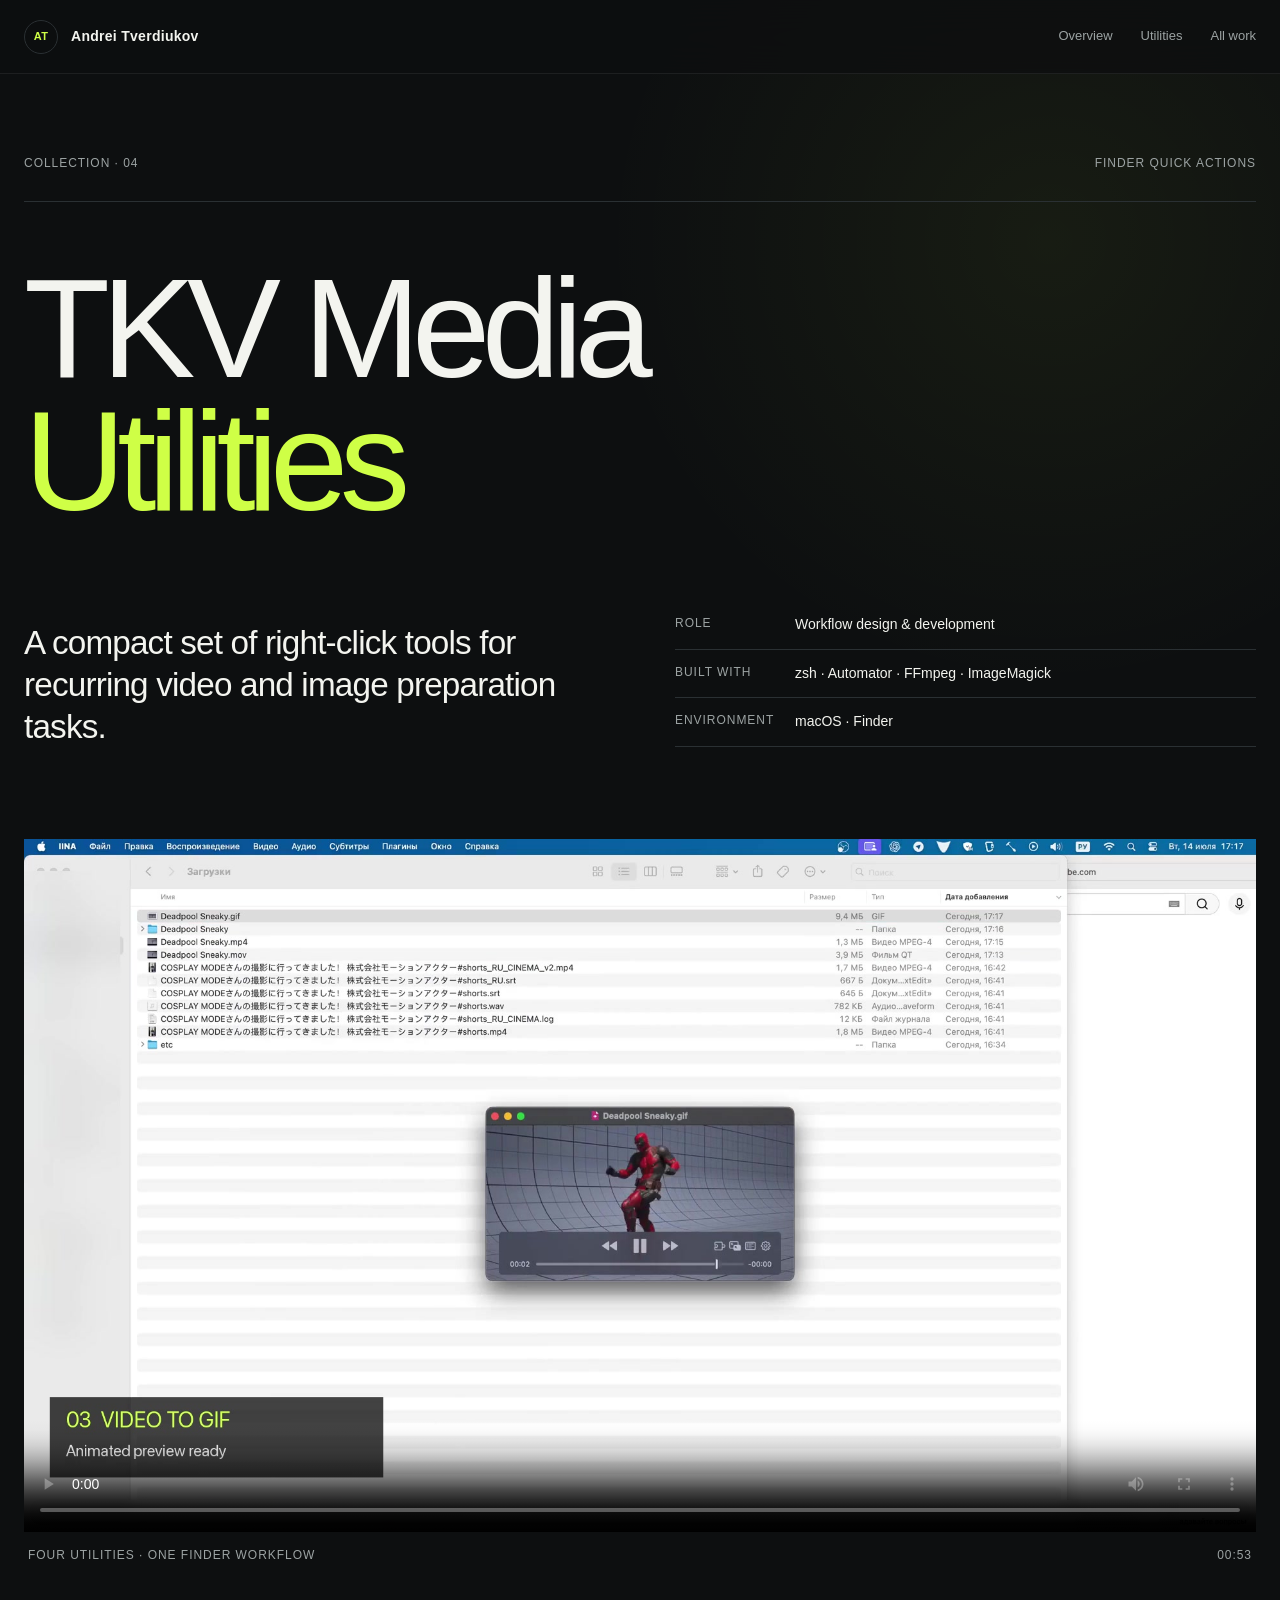
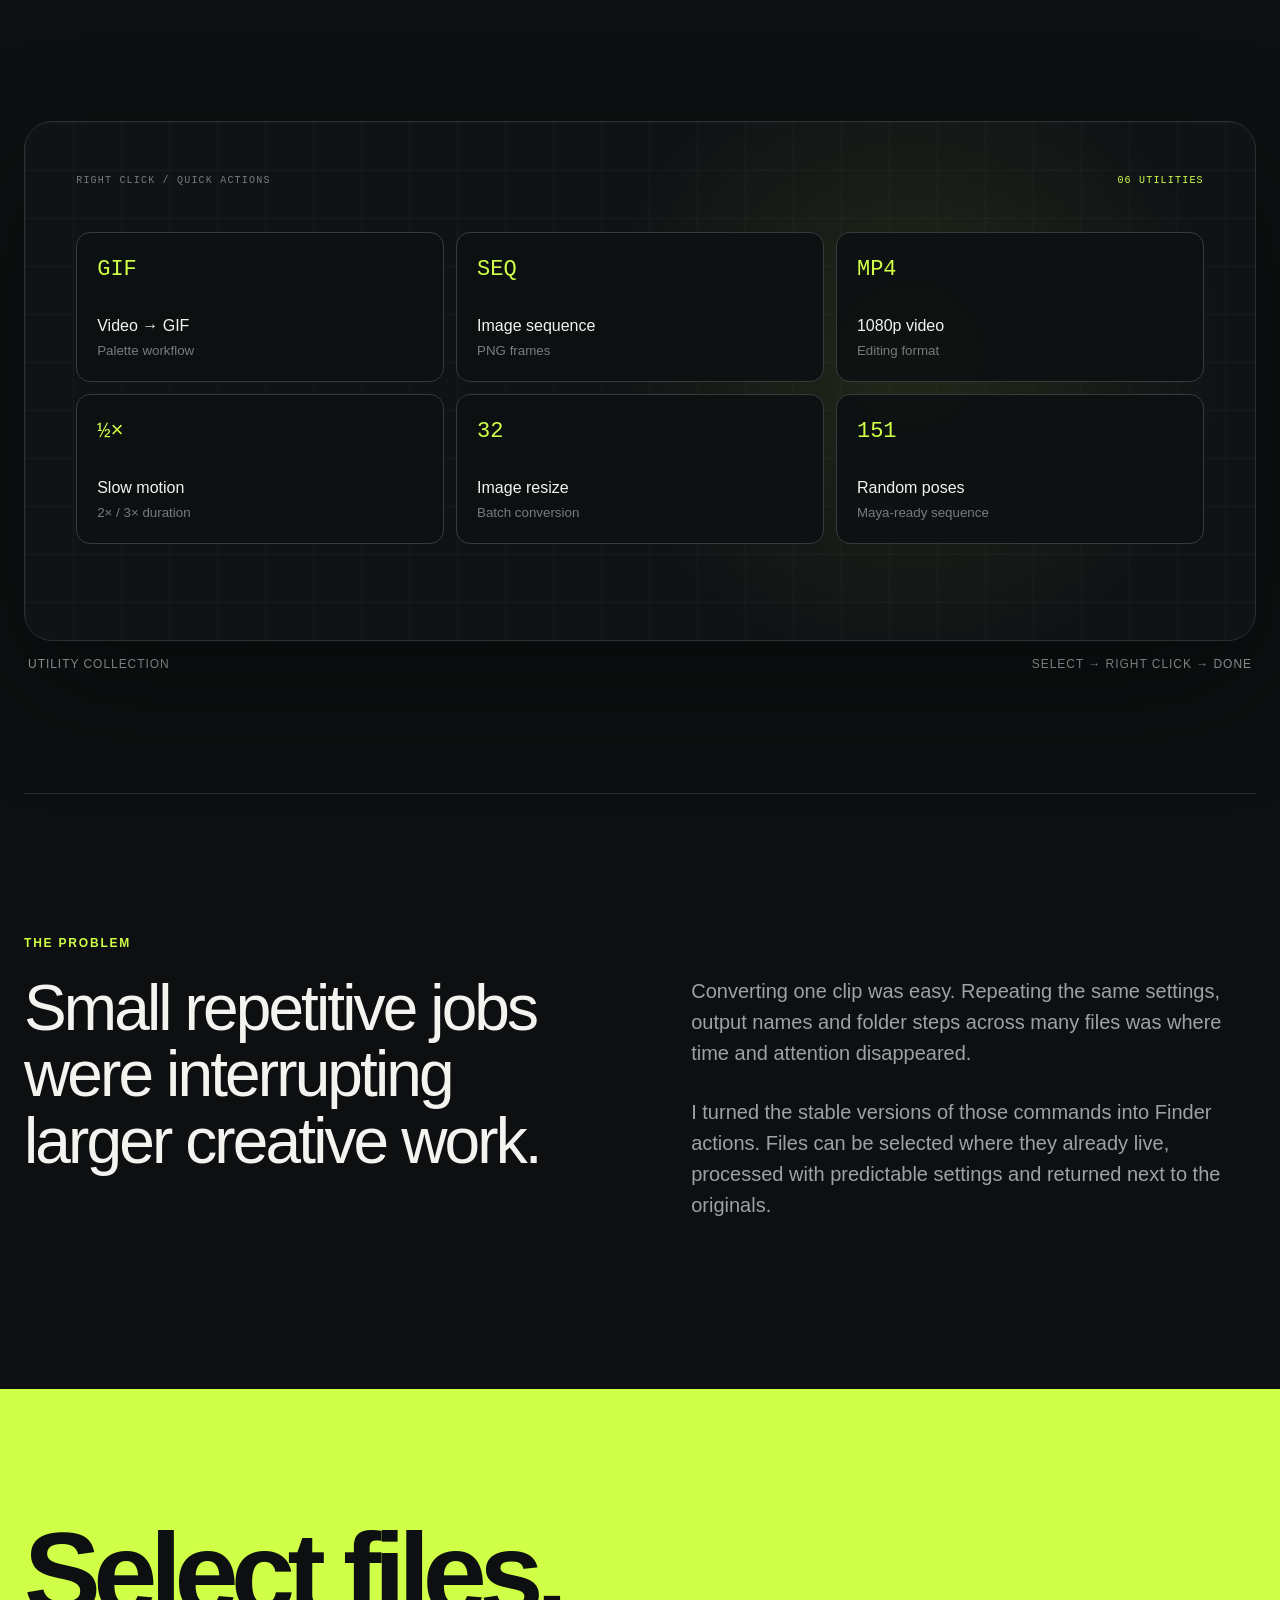
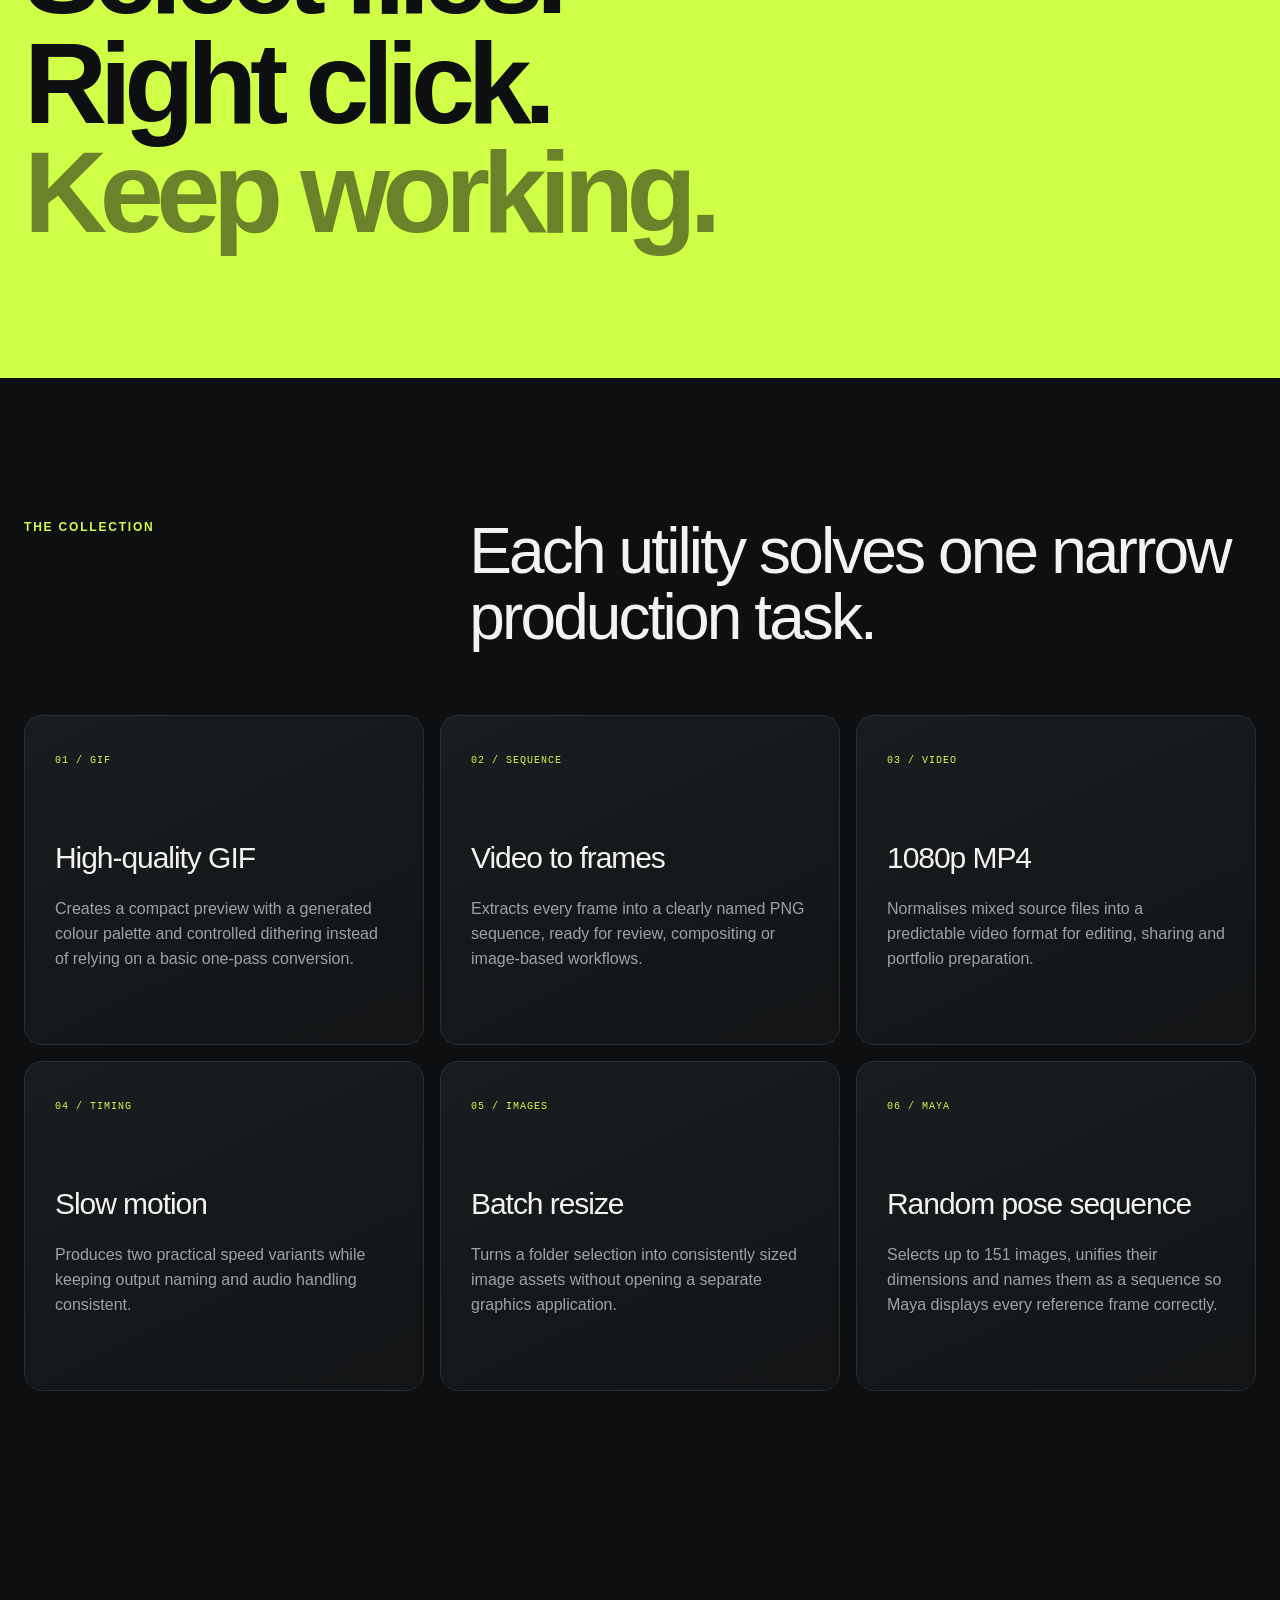
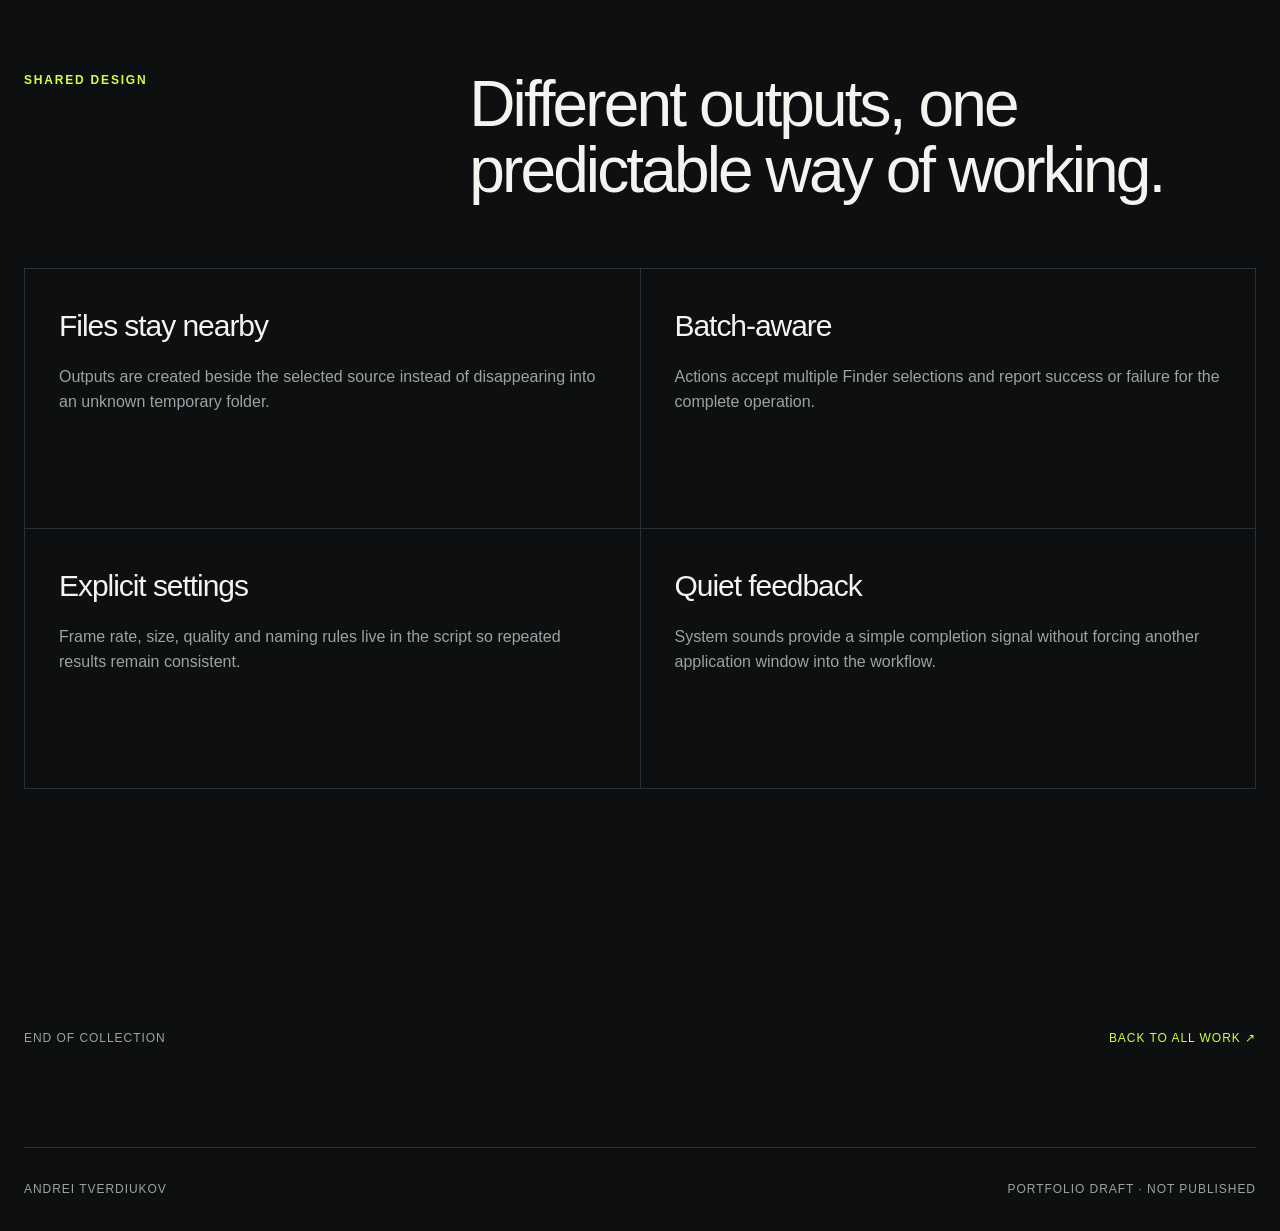
==== projects/finder-media-utilities.html @ ad3efd7c "Add automation tools and portfolio case studies" ====
<!doctype html>
<html lang="en">
<head>
  <meta charset="utf-8">
  <meta name="viewport" content="width=device-width, initial-scale=1">
  <meta name="description" content="TKV Media Utilities — a collection of personal macOS Quick Actions by Andrei Tverdiukov.">
  <title>TKV Media Utilities — Andrei Tverdiukov</title>
  <link rel="stylesheet" href="../assets/styles.css">
  <script src="../assets/site.js" defer></script>
</head>
<body>
  <header class="site-header">
    <a class="brand" href="../index.html" aria-label="Andrei Tverdiukov — Home"><span class="brand-mark">AT</span><span>Andrei Tverdiukov</span></a>
    <nav class="site-nav" aria-label="Project navigation"><a href="#overview">Overview</a><a href="#utilities">Utilities</a><a href="../index.html">All work</a></nav>
  </header>

  <main>
    <section class="case-hero page-shell" id="overview">
      <div class="case-kicker reveal"><span>Collection · 04</span><span>Finder Quick Actions</span></div>
      <h1 class="reveal case-title-medium">TKV Media<br><span>Utilities</span></h1>
      <div class="case-summary reveal">
        <p>A compact set of right-click tools for recurring video and image preparation tasks.</p>
        <dl class="case-meta">
          <div><dt>Role</dt><dd>Workflow design &amp; development</dd></div>
          <div><dt>Built with</dt><dd>zsh · Automator · FFmpeg · ImageMagick</dd></div>
          <div><dt>Environment</dt><dd>macOS · Finder</dd></div>
        </dl>
      </div>
    </section>

    <section class="case-visual-wrap page-shell reveal" aria-label="TKV Media Utilities demonstration">
      <video class="case-video" controls playsinline preload="metadata" poster="../media/finder-media-utilities/web/finder-media-utilities-poster.jpg">
        <source src="../media/finder-media-utilities/web/finder-media-utilities-overview.mp4" type="video/mp4">
      </video>
      <div class="video-caption"><span>Four utilities · One Finder workflow</span><span>00:53</span></div>
    </section>

    <section class="case-visual-wrap page-shell reveal" aria-label="Finder media utility collection">
      <div class="case-visual utilities-case-visual">
        <div class="visual-topline"><span>RIGHT CLICK / QUICK ACTIONS</span><span>06 UTILITIES</span></div>
        <div class="utility-dashboard">
          <article><span>GIF</span><b>Video → GIF</b><small>Palette workflow</small></article>
          <article><span>SEQ</span><b>Image sequence</b><small>PNG frames</small></article>
          <article><span>MP4</span><b>1080p video</b><small>Editing format</small></article>
          <article><span>½×</span><b>Slow motion</b><small>2× / 3× duration</small></article>
          <article><span>32</span><b>Image resize</b><small>Batch conversion</small></article>
          <article><span>151</span><b>Random poses</b><small>Maya-ready sequence</small></article>
        </div>
      </div>
      <div class="video-caption"><span>Utility collection</span><span>Select → Right click → Done</span></div>
    </section>

    <section class="story-section page-shell">
      <div class="story-heading reveal"><p class="eyebrow">The problem</p><h2>Small repetitive jobs were interrupting larger creative work.</h2></div>
      <div class="story-copy reveal">
        <p>Converting one clip was easy. Repeating the same settings, output names and folder steps across many files was where time and attention disappeared.</p>
        <p>I turned the stable versions of those commands into Finder actions. Files can be selected where they already live, processed with predictable settings and returned next to the originals.</p>
      </div>
    </section>

    <section class="quote-band"><div class="page-shell reveal"><p>Select files.<br>Right click.<br><span>Keep working.</span></p></div></section>

    <section class="utilities-section page-shell" id="utilities">
      <div class="section-heading reveal"><p class="eyebrow">The collection</p><h2>Each utility solves one narrow production task.</h2></div>
      <div class="utility-detail-grid">
        <article class="reveal"><span>01 / GIF</span><h3>High-quality GIF</h3><p>Creates a compact preview with a generated colour palette and controlled dithering instead of relying on a basic one-pass conversion.</p></article>
        <article class="reveal"><span>02 / SEQUENCE</span><h3>Video to frames</h3><p>Extracts every frame into a clearly named PNG sequence, ready for review, compositing or image-based workflows.</p></article>
        <article class="reveal"><span>03 / VIDEO</span><h3>1080p MP4</h3><p>Normalises mixed source files into a predictable video format for editing, sharing and portfolio preparation.</p></article>
        <article class="reveal"><span>04 / TIMING</span><h3>Slow motion</h3><p>Produces two practical speed variants while keeping output naming and audio handling consistent.</p></article>
        <article class="reveal"><span>05 / IMAGES</span><h3>Batch resize</h3><p>Turns a folder selection into consistently sized image assets without opening a separate graphics application.</p></article>
        <article class="reveal"><span>06 / MAYA</span><h3>Random pose sequence</h3><p>Selects up to 151 images, unifies their dimensions and names them as a sequence so Maya displays every reference frame correctly.</p></article>
      </div>
    </section>

    <section class="decisions-section page-shell">
      <div class="section-heading reveal"><p class="eyebrow">Shared design</p><h2>Different outputs, one predictable way of working.</h2></div>
      <div class="decision-grid">
        <article class="reveal"><h3>Files stay nearby</h3><p>Outputs are created beside the selected source instead of disappearing into an unknown temporary folder.</p></article>
        <article class="reveal"><h3>Batch-aware</h3><p>Actions accept multiple Finder selections and report success or failure for the complete operation.</p></article>
        <article class="reveal"><h3>Explicit settings</h3><p>Frame rate, size, quality and naming rules live in the script so repeated results remain consistent.</p></article>
        <article class="reveal"><h3>Quiet feedback</h3><p>System sounds provide a simple completion signal without forcing another application window into the workflow.</p></article>
      </div>
    </section>

    <section class="next-project page-shell reveal"><span>End of collection</span><a href="../index.html">Back to all work <span aria-hidden="true">↗</span></a></section>
  </main>

  <footer class="site-footer page-shell"><span>Andrei Tverdiukov</span><span>Portfolio draft · Not published</span></footer>
</body>
</html>
---- assets/styles.css ----
:root {
  --bg: #0d0f10;
  --bg-soft: #141719;
  --panel: #181c1e;
  --line: #2a3033;
  --text: #f3f4ef;
  --muted: #9ca3a3;
  --accent: #cfff46;
  --accent-soft: rgba(207, 255, 70, 0.14);
  --max: 1320px;
  --radius: 28px;
}

* {
  box-sizing: border-box;
}

html {
  scroll-behavior: smooth;
}

body {
  margin: 0;
  color: var(--text);
  background:
    radial-gradient(circle at 82% 4%, rgba(207, 255, 70, 0.055), transparent 28rem),
    var(--bg);
  font-family: Inter, -apple-system, BlinkMacSystemFont, "Segoe UI", sans-serif;
  font-size: 16px;
  line-height: 1.55;
  -webkit-font-smoothing: antialiased;
}

a {
  color: inherit;
  text-decoration: none;
}

img,
video,
svg {
  display: block;
  max-width: 100%;
}

button {
  font: inherit;
}

.page-shell {
  width: min(calc(100% - 48px), var(--max));
  margin-inline: auto;
}

.site-header {
  position: sticky;
  z-index: 20;
  top: 0;
  display: flex;
  align-items: center;
  justify-content: space-between;
  min-height: 74px;
  padding: 0 max(24px, calc((100vw - var(--max)) / 2));
  border-bottom: 1px solid rgba(255, 255, 255, 0.07);
  background: rgba(13, 15, 16, 0.78);
  backdrop-filter: blur(18px);
}

.brand,
.site-nav {
  display: flex;
  align-items: center;
}

.brand {
  gap: 13px;
  font-size: 14px;
  font-weight: 650;
  letter-spacing: 0.02em;
}

.brand-mark {
  display: grid;
  width: 34px;
  height: 34px;
  place-items: center;
  border: 1px solid var(--line);
  border-radius: 50%;
  color: var(--accent);
  font-size: 11px;
}

.site-nav {
  gap: 28px;
  color: var(--muted);
  font-size: 13px;
}

.site-nav a,
.text-link {
  transition: color 180ms ease;
}

.site-nav a:hover,
.text-link:hover {
  color: var(--accent);
}

.eyebrow {
  margin: 0 0 22px;
  color: var(--accent);
  font-size: 12px;
  font-weight: 700;
  letter-spacing: 0.15em;
  text-transform: uppercase;
}

.home-hero {
  display: grid;
  min-height: 680px;
  grid-template-columns: 1.08fr 0.92fr;
  align-items: center;
  gap: clamp(36px, 7vw, 110px);
  padding-block: 74px 88px;
}

.hero-copy h1,
.case-hero h1 {
  margin: 0;
  font-weight: 520;
  letter-spacing: -0.06em;
  line-height: 0.95;
}

.hero-copy h1 {
  max-width: 780px;
  font-size: clamp(58px, 6.7vw, 104px);
}

.hero-copy h1 span,
.case-hero h1 span {
  color: var(--accent);
}

.hero-intro {
  max-width: 650px;
  margin: 38px 0 30px;
  color: var(--muted);
  font-size: clamp(18px, 1.6vw, 24px);
}

.text-link {
  display: inline-flex;
  gap: 12px;
  align-items: center;
  padding-bottom: 7px;
  border-bottom: 1px solid currentColor;
  font-size: 14px;
}

.curve-stage {
  position: relative;
  overflow: hidden;
  border: 1px solid var(--line);
  border-radius: var(--radius);
  background: linear-gradient(145deg, #171a1c, #101214);
  box-shadow: 0 40px 100px rgba(0, 0, 0, 0.32);
}

.curve-stage::before {
  position: absolute;
  z-index: 1;
  top: 23px;
  left: 23px;
  width: 8px;
  height: 8px;
  border-radius: 50%;
  background: var(--accent);
  box-shadow: 18px 0 0 #596064, 36px 0 0 #343a3d;
  content: "";
}

.curve-stage svg {
  width: 100%;
  min-height: 410px;
  padding: 48px 20px 10px;
}

.curve-grid {
  fill: none;
  stroke: rgba(255, 255, 255, 0.055);
  stroke-width: 1;
}

.curve-line {
  fill: none;
  stroke: var(--accent);
  stroke-width: 3;
  filter: drop-shadow(0 0 12px rgba(207, 255, 70, 0.32));
}

.curve-keys rect {
  fill: var(--bg-soft);
  stroke: var(--accent);
  stroke-width: 2;
}

.curve-label {
  position: absolute;
  right: 26px;
  bottom: 19px;
  color: #62696c;
  font-family: ui-monospace, SFMono-Regular, Menlo, monospace;
  font-size: 11px;
}

.work-section,
.toolkit-section,
.highlights-section,
.decisions-section {
  padding-block: 140px;
}

.work-section {
  min-height: 900px;
  border-top: 1px solid var(--line);
}

.section-heading {
  display: grid;
  grid-template-columns: 0.68fr 1.32fr;
  gap: 40px;
  margin-bottom: 64px;
}

.section-heading h2,
.story-heading h2,
.about-copy h2 {
  margin: 0;
  font-size: clamp(38px, 5vw, 72px);
  font-weight: 520;
  letter-spacing: -0.045em;
  line-height: 1.04;
}

.project-count {
  display: flex;
  gap: 12px;
  align-items: baseline;
  margin: 0;
  color: var(--muted);
  font-size: 13px;
  text-transform: uppercase;
  letter-spacing: 0.08em;
}

.project-count span {
  color: var(--text);
  font-size: 30px;
  letter-spacing: -0.05em;
}

.catalog-key {
  display: flex;
  gap: 26px;
  align-items: center;
  margin-bottom: 30px;
  padding: 17px 0;
  border-top: 1px solid var(--line);
  border-bottom: 1px solid var(--line);
  color: #6f7779;
  font-size: 11px;
  text-transform: uppercase;
  letter-spacing: 0.11em;
}

.catalog-key span:first-child {
  color: var(--text);
}

.catalog-key .is-active::before {
  display: inline-block;
  width: 6px;
  height: 6px;
  margin-right: 8px;
  border-radius: 50%;
  background: var(--accent);
  content: "";
}

.project-grid {
  display: grid;
  grid-template-columns: repeat(2, minmax(0, 1fr));
  gap: 22px;
}

.catalog-card {
  overflow: hidden;
  border: 1px solid var(--line);
  border-radius: 22px;
  background: var(--panel);
  transition: border-color 260ms ease, transform 260ms ease, box-shadow 260ms ease;
}

.catalog-card:hover,
.catalog-card:focus-visible {
  border-color: #536063;
  outline: none;
  transform: translateY(-6px);
  box-shadow: 0 26px 70px rgba(0, 0, 0, 0.35);
}

.catalog-cover {
  position: relative;
  overflow: hidden;
  aspect-ratio: 4 / 3;
  border-bottom: 1px solid var(--line);
  background:
    radial-gradient(circle at 72% 22%, rgba(207, 255, 70, 0.13), transparent 38%),
    linear-gradient(145deg, #171b1d, #0e1011);
}

.cover-grid {
  position: absolute;
  inset: 0;
  opacity: 0.55;
  background-image:
    linear-gradient(rgba(255, 255, 255, 0.045) 1px, transparent 1px),
    linear-gradient(90deg, rgba(255, 255, 255, 0.045) 1px, transparent 1px);
  background-size: 46px 46px;
  mask-image: linear-gradient(to bottom, black, transparent 94%);
}

.cover-category {
  position: absolute;
  z-index: 2;
  top: 22px;
  left: 22px;
  color: var(--accent);
  font-family: ui-monospace, SFMono-Regular, Menlo, monospace;
  font-size: 9px;
  font-weight: 700;
  letter-spacing: 0.13em;
  text-transform: uppercase;
}

.cover-curve {
  position: absolute;
  right: -4%;
  bottom: 6%;
  width: 78%;
  filter: drop-shadow(0 0 11px rgba(207, 255, 70, 0.28));
}

.cover-curve path {
  fill: none;
  stroke: var(--accent);
  stroke-width: 4;
}

.cover-curve rect {
  fill: #111416;
  stroke: var(--accent);
  stroke-width: 2;
}

.cover-toolbar {
  position: absolute;
  z-index: 2;
  top: 48px;
  left: 20px;
  display: flex;
  gap: 4px;
  padding: 7px;
  border: 1px solid rgba(255, 255, 255, 0.11);
  border-radius: 7px;
  background: rgba(10, 12, 13, 0.82);
}

.cover-toolbar i {
  display: block;
  width: 17px;
  height: 8px;
  border-radius: 2px;
  background: #5a6264;
}

.cover-toolbar i:nth-child(2n) {
  background: var(--accent);
}

.cover-name {
  position: absolute;
  z-index: 2;
  left: 22px;
  bottom: 24px;
  max-width: 220px;
  font-size: clamp(30px, 3.1vw, 48px);
  font-weight: 560;
  letter-spacing: -0.06em;
  line-height: 0.86;
}

.cover-promise {
  position: absolute;
  z-index: 2;
  top: 58px;
  left: 22px;
  width: min(78%, 390px);
}

.cover-promise strong {
  display: block;
  color: var(--text);
  font-size: clamp(36px, 4.2vw, 62px);
  font-weight: 570;
  letter-spacing: -0.065em;
  line-height: 0.84;
  text-transform: uppercase;
}

.cover-promise span {
  display: block;
  max-width: 330px;
  margin-top: 15px;
  color: #a7afb0;
  font-size: 12px;
  line-height: 1.35;
}

.cover-feature-list {
  position: absolute;
  z-index: 2;
  right: 22px;
  bottom: 54px;
  display: flex;
  max-width: 54%;
  flex-wrap: wrap;
  justify-content: flex-end;
  gap: 6px;
  margin: 0;
  padding: 0;
  list-style: none;
}

.cover-feature-list li {
  padding: 6px 8px;
  border: 1px solid rgba(255, 255, 255, 0.14);
  border-radius: 5px;
  color: var(--accent);
  background: rgba(8, 10, 11, 0.78);
  font-family: ui-monospace, SFMono-Regular, Menlo, monospace;
  font-size: 9px;
  letter-spacing: 0.03em;
  text-transform: uppercase;
}

.cover-feature-list-wide {
  max-width: 64%;
}

.preview-hint {
  position: absolute;
  z-index: 2;
  right: 18px;
  bottom: 15px;
  padding: 7px 10px;
  border: 1px solid rgba(255, 255, 255, 0.13);
  border-radius: 999px;
  color: #8e9697;
  background: rgba(10, 12, 13, 0.72);
  font-size: 9px;
  letter-spacing: 0.08em;
  text-transform: uppercase;
}

.media-intake-cover {
  background:
    radial-gradient(circle at 66% 48%, rgba(207, 255, 70, 0.16), transparent 32%),
    linear-gradient(145deg, #171b1d, #0e1011);
}

.intake-url {
  position: absolute;
  top: 64px;
  right: 24px;
  display: flex;
  width: 48%;
  height: 32px;
  gap: 5px;
  align-items: center;
  padding: 0 10px;
  border: 1px solid rgba(255, 255, 255, 0.12);
  border-radius: 8px;
  background: rgba(8, 10, 11, 0.72);
}

.intake-url span {
  order: 2;
  width: 72%;
  height: 3px;
  margin-left: 6px;
  border-radius: 999px;
  background: #596164;
}

.intake-url i {
  width: 5px;
  height: 5px;
  border-radius: 50%;
  background: #465053;
}

.intake-url i:first-of-type {
  background: var(--accent);
}

.intake-flow {
  position: absolute;
  right: 2%;
  bottom: 2%;
  width: 78%;
}

.intake-flow path {
  fill: none;
  stroke: #768083;
  stroke-width: 3;
}

.intake-flow rect {
  fill: #121617;
  stroke: var(--accent);
  stroke-width: 3;
}

.intake-flow .intake-play {
  fill: var(--accent);
  stroke: none;
}

.dubbing-cover {
  background:
    radial-gradient(circle at 74% 34%, rgba(207, 255, 70, 0.13), transparent 36%),
    linear-gradient(145deg, #171b1d, #0e1011);
}

.dub-wave {
  position: absolute;
  right: 4%;
  bottom: 22%;
  display: flex;
  width: 62%;
  height: 42%;
  align-items: center;
  justify-content: center;
  gap: 7px;
}

.dub-wave i,
.timeline-wave i {
  display: block;
  width: 5px;
  border-radius: 99px;
  background: var(--accent);
  box-shadow: 0 0 12px rgba(207, 255, 70, 0.24);
}

.dub-wave i:nth-child(1), .dub-wave i:nth-child(12) { height: 18%; }
.dub-wave i:nth-child(2), .dub-wave i:nth-child(11) { height: 38%; }
.dub-wave i:nth-child(3), .dub-wave i:nth-child(10) { height: 68%; }
.dub-wave i:nth-child(4), .dub-wave i:nth-child(9) { height: 92%; }
.dub-wave i:nth-child(5), .dub-wave i:nth-child(8) { height: 54%; }
.dub-wave i:nth-child(6), .dub-wave i:nth-child(7) { height: 76%; }

.dub-language {
  position: absolute;
  top: 54px;
  right: 25px;
  display: flex;
  gap: 9px;
  align-items: center;
  font-family: ui-monospace, SFMono-Regular, Menlo, monospace;
}

.dub-language span {
  display: grid;
  min-width: 36px;
  height: 36px;
  padding-inline: 8px;
  place-items: center;
  border: 1px solid #4b5558;
  border-radius: 8px;
  color: var(--text);
  background: rgba(9, 11, 12, 0.72);
  font-size: 11px;
}

.dub-language span:last-child,
.dub-language b {
  color: var(--accent);
}

.media-utilities-cover {
  background:
    radial-gradient(circle at 75% 34%, rgba(207, 255, 70, 0.1), transparent 36%),
    linear-gradient(145deg, #171b1d, #0e1011);
}

.utility-tiles {
  position: absolute;
  right: 5%;
  bottom: 15%;
  display: grid;
  width: 54%;
  grid-template-columns: repeat(2, 1fr);
  gap: 8px;
  transform: rotate(-3deg);
}

.utility-tiles span {
  display: flex;
  min-height: 72px;
  flex-direction: column;
  justify-content: space-between;
  padding: 11px;
  border: 1px solid rgba(255, 255, 255, 0.13);
  border-radius: 9px;
  background: rgba(11, 14, 15, 0.84);
}

.utility-tiles b {
  color: var(--accent);
  font-family: ui-monospace, SFMono-Regular, Menlo, monospace;
  font-size: 18px;
}

.utility-tiles i {
  color: #70797b;
  font-size: 9px;
  font-style: normal;
  letter-spacing: 0.09em;
  text-transform: uppercase;
}

.catalog-preview {
  position: absolute;
  z-index: 4;
  inset: 0;
  display: none;
  width: 100%;
  height: 100%;
  object-fit: cover;
  transform: scale(1.025);
  transition: transform 800ms ease;
}

.catalog-card.is-previewing .catalog-preview {
  display: block;
  transform: scale(1);
}

.catalog-card-copy {
  padding: 22px;
}

.catalog-meta,
.catalog-tags,
.catalog-open {
  display: flex;
  align-items: center;
}

.catalog-meta {
  gap: 9px;
  color: #7e8789;
  font-size: 9px;
  text-transform: uppercase;
  letter-spacing: 0.1em;
}

.catalog-meta span + span::before {
  margin-right: 9px;
  color: #40474a;
  content: "/";
}

.catalog-card h3 {
  margin: 13px 0 9px;
  font-size: 28px;
  font-weight: 550;
  letter-spacing: -0.04em;
}

.catalog-card-copy > p {
  min-height: 76px;
  margin: 0;
  color: var(--muted);
  font-size: 14px;
}

.catalog-tags {
  flex-wrap: wrap;
  gap: 6px;
  margin-top: 22px;
}

.catalog-tags span {
  padding: 5px 8px;
  border: 1px solid var(--line);
  border-radius: 5px;
  color: #858e90;
  font-family: ui-monospace, SFMono-Regular, Menlo, monospace;
  font-size: 9px;
}

.catalog-open {
  justify-content: space-between;
  margin-top: 22px;
  padding-top: 16px;
  border-top: 1px solid var(--line);
  color: var(--accent);
  font-size: 11px;
  text-transform: uppercase;
  letter-spacing: 0.09em;
}

.project-card {
  display: block;
  overflow: hidden;
  border: 1px solid var(--line);
  border-radius: var(--radius);
  background: var(--panel);
  transition: transform 280ms ease, border-color 280ms ease;
}

.project-card:hover {
  border-color: #4b5659;
  transform: translateY(-6px);
}

.project-media {
  position: relative;
  overflow: hidden;
  aspect-ratio: 16 / 8.8;
  background: #111;
}

.project-media img {
  width: 100%;
  height: 100%;
  object-fit: cover;
  transition: transform 500ms ease;
}

.project-card:hover .project-media img {
  transform: scale(1.018);
}

.project-index {
  position: absolute;
  top: 22px;
  right: 22px;
  display: grid;
  width: 48px;
  height: 48px;
  place-items: center;
  border-radius: 50%;
  color: #111;
  background: var(--accent);
  font-size: 12px;
  font-weight: 800;
}

.project-card-copy {
  display: flex;
  align-items: flex-end;
  justify-content: space-between;
  gap: 36px;
  padding: clamp(26px, 4vw, 52px);
}

.project-type,
.feature-index,
.case-kicker,
.video-caption,
.next-project,
.case-meta dt {
  color: var(--muted);
  font-size: 12px;
  letter-spacing: 0.08em;
  text-transform: uppercase;
}

.project-card h3 {
  margin: 6px 0 12px;
  font-size: clamp(34px, 4vw, 62px);
  font-weight: 540;
  letter-spacing: -0.045em;
}

.project-card-copy p:last-child {
  max-width: 680px;
  margin: 0;
  color: var(--muted);
  font-size: 18px;
}

.round-arrow {
  display: grid;
  min-width: 64px;
  height: 64px;
  place-items: center;
  border: 1px solid #3a4245;
  border-radius: 50%;
  font-size: 24px;
}

.about-section {
  display: grid;
  grid-template-columns: 0.68fr 1.32fr;
  gap: 40px;
  padding-block: 160px;
  border-top: 1px solid var(--line);
}

.about-number {
  color: var(--accent);
  font-size: clamp(80px, 13vw, 190px);
  font-weight: 500;
  letter-spacing: -0.08em;
  line-height: 0.8;
}

.about-copy > p:last-child {
  max-width: 760px;
  margin: 34px 0 0;
  color: var(--muted);
  font-size: 20px;
}

.case-hero {
  padding-block: 80px 56px;
}

.case-kicker {
  display: flex;
  justify-content: space-between;
  padding-bottom: 28px;
  border-bottom: 1px solid var(--line);
}

.case-hero h1 {
  margin-top: 60px;
  font-size: clamp(86px, 15vw, 210px);
}

.case-hero h1.case-title-medium {
  max-width: 1180px;
  font-size: clamp(70px, 11vw, 154px);
}

.case-summary {
  display: grid;
  grid-template-columns: 1fr 1fr;
  gap: 70px;
  align-items: end;
  margin-top: 72px;
}

.case-summary > p {
  max-width: 720px;
  margin: 0;
  font-size: clamp(24px, 2.6vw, 38px);
  letter-spacing: -0.025em;
  line-height: 1.25;
}

.case-meta {
  display: grid;
  gap: 0;
  margin: 0;
}

.case-meta div {
  display: grid;
  grid-template-columns: 120px 1fr;
  padding: 13px 0;
  border-bottom: 1px solid var(--line);
}

.case-meta dt,
.case-meta dd {
  margin: 0;
}

.case-meta dd {
  font-size: 14px;
}

.hero-video-wrap {
  padding-block: 36px 120px;
}

.case-visual-wrap {
  padding-block: 36px 120px;
}

.case-visual {
  position: relative;
  overflow: hidden;
  min-height: 520px;
  padding: clamp(24px, 4vw, 54px);
  border: 1px solid var(--line);
  border-radius: var(--radius);
  background:
    linear-gradient(rgba(255, 255, 255, 0.035) 1px, transparent 1px),
    linear-gradient(90deg, rgba(255, 255, 255, 0.035) 1px, transparent 1px),
    radial-gradient(circle at 72% 45%, rgba(207, 255, 70, 0.09), transparent 34%),
    #101315;
  background-size: 48px 48px, 48px 48px, auto, auto;
  box-shadow: 0 45px 120px rgba(0, 0, 0, 0.36);
}

.visual-topline {
  display: flex;
  justify-content: space-between;
  color: #737c7e;
  font-family: ui-monospace, SFMono-Regular, Menlo, monospace;
  font-size: 10px;
  letter-spacing: 0.12em;
}

.visual-topline span:last-child {
  color: var(--accent);
}

.intake-pipeline,
.dub-pipeline {
  display: flex;
  min-height: 360px;
  align-items: center;
  justify-content: center;
  gap: clamp(10px, 1.8vw, 28px);
}

.intake-pipeline article,
.dub-pipeline article {
  display: flex;
  min-width: 0;
  min-height: 130px;
  flex: 1;
  flex-direction: column;
  justify-content: space-between;
  padding: 20px;
  border: 1px solid #343c3f;
  border-radius: 14px;
  background: rgba(14, 17, 18, 0.88);
}

.intake-pipeline article.is-accent,
.dub-pipeline article.is-accent {
  border-color: var(--accent);
  box-shadow: 0 0 38px rgba(207, 255, 70, 0.08);
}

.intake-pipeline article span,
.dub-pipeline article span,
.pipeline-detail-grid > article > span,
.utility-detail-grid > article > span {
  color: var(--accent);
  font-family: ui-monospace, SFMono-Regular, Menlo, monospace;
  font-size: 10px;
  letter-spacing: 0.1em;
}

.intake-pipeline article b,
.dub-pipeline article b {
  margin-top: 24px;
  font-size: clamp(16px, 1.5vw, 22px);
  font-weight: 540;
  letter-spacing: -0.025em;
}

.intake-pipeline article small,
.dub-pipeline article small {
  color: #788183;
  font-size: 10px;
}

.intake-pipeline > i,
.dub-pipeline > i {
  color: #667073;
  font-style: normal;
}

.visual-status {
  display: flex;
  gap: 22px;
  padding-top: 20px;
  border-top: 1px solid var(--line);
  color: #768083;
  font-size: 10px;
  text-transform: uppercase;
  letter-spacing: 0.08em;
}

.visual-status i {
  display: inline-block;
  width: 6px;
  height: 6px;
  margin-right: 6px;
  border-radius: 50%;
  background: var(--accent);
}

.timeline-wave {
  display: flex;
  height: 74px;
  gap: 8px;
  align-items: center;
  padding: 0 20px;
  border: 1px solid #343c3f;
  border-radius: 12px;
  background: rgba(11, 14, 15, 0.75);
}

.timeline-wave span {
  width: 14%;
  height: 2px;
  margin-right: 10px;
  background: #4b5558;
}

.timeline-wave i:nth-of-type(3n) { height: 48px; }
.timeline-wave i:nth-of-type(3n + 1) { height: 22px; }
.timeline-wave i:nth-of-type(3n + 2) { height: 36px; }

.pipeline-section,
.utilities-section {
  padding-block: 140px;
}

.pipeline-detail-grid {
  display: grid;
  grid-template-columns: repeat(6, 1fr);
  border-top: 1px solid var(--line);
  border-left: 1px solid var(--line);
}

.pipeline-detail-grid article {
  min-height: 340px;
  grid-column: span 2;
  padding: 30px;
  border-right: 1px solid var(--line);
  border-bottom: 1px solid var(--line);
}

.pipeline-detail-grid article:nth-child(4),
.pipeline-detail-grid article:nth-child(5) {
  grid-column: span 3;
}

.pipeline-detail-grid h3,
.utility-detail-grid h3 {
  margin: 64px 0 14px;
  font-size: 30px;
  font-weight: 540;
  letter-spacing: -0.035em;
}

.pipeline-detail-grid p,
.utility-detail-grid p {
  color: var(--muted);
}

.pipeline-detail-grid small {
  display: block;
  margin-top: 36px;
  color: #6f787a;
  font-family: ui-monospace, SFMono-Regular, Menlo, monospace;
  font-size: 9px;
  letter-spacing: 0.09em;
}

.utility-dashboard {
  display: grid;
  min-height: 400px;
  grid-template-columns: repeat(3, 1fr);
  gap: 12px;
  align-content: center;
}

.utility-dashboard article {
  display: flex;
  min-height: 150px;
  flex-direction: column;
  justify-content: space-between;
  padding: 20px;
  border: 1px solid #343c3f;
  border-radius: 14px;
  background: rgba(13, 16, 17, 0.9);
}

.utility-dashboard article > span {
  color: var(--accent);
  font-family: ui-monospace, SFMono-Regular, Menlo, monospace;
  font-size: 22px;
}

.utility-dashboard article b {
  margin-top: 24px;
  font-weight: 540;
}

.utility-dashboard article small {
  color: #747d7f;
}

.utility-detail-grid {
  display: grid;
  grid-template-columns: repeat(3, 1fr);
  gap: 16px;
}

.utility-detail-grid article {
  min-height: 330px;
  padding: 30px;
  border: 1px solid var(--line);
  border-radius: 18px;
  background: linear-gradient(155deg, #191d1f, #121416);
}

.hero-video {
  width: 100%;
  border: 1px solid var(--line);
  border-radius: var(--radius);
  background: #050606;
  box-shadow: 0 45px 120px rgba(0, 0, 0, 0.36);
}

.video-caption {
  display: flex;
  justify-content: space-between;
  padding: 14px 4px 0;
}

.story-section {
  display: grid;
  grid-template-columns: 1fr 1fr;
  gap: clamp(50px, 8vw, 130px);
  padding-block: 140px;
  border-top: 1px solid var(--line);
}

.story-copy {
  padding-top: 42px;
}

.story-copy p {
  margin: 0 0 28px;
  color: var(--muted);
  font-size: 20px;
}

.quote-band {
  padding-block: 130px;
  color: #0d0f10;
  background: var(--accent);
}

.quote-band p {
  margin: 0;
  font-size: clamp(54px, 9vw, 128px);
  font-weight: 570;
  letter-spacing: -0.065em;
  line-height: 0.95;
}

.quote-band p span {
  color: rgba(13, 15, 16, 0.52);
}

.tool-groups {
  display: grid;
  grid-template-columns: repeat(3, 1fr);
  gap: 18px;
}

.tool-group {
  min-height: 510px;
  padding: 32px;
  border: 1px solid var(--line);
  border-radius: 22px;
  background: linear-gradient(155deg, #191d1f, #121416);
}

.tool-number {
  color: var(--accent);
  font-family: ui-monospace, SFMono-Regular, Menlo, monospace;
  font-size: 12px;
}

.tool-group h3,
.feature-copy h3,
.decision-grid h3 {
  margin: 70px 0 15px;
  font-size: 30px;
  font-weight: 540;
  letter-spacing: -0.035em;
}

.tool-group p,
.feature-copy p,
.decision-grid p {
  color: var(--muted);
}

.tool-group ul {
  margin: 34px 0 0;
  padding: 0;
  list-style: none;
}

.tool-group li {
  padding: 10px 0;
  border-bottom: 1px solid var(--line);
  font-size: 14px;
}

.feature-row {
  display: grid;
  grid-template-columns: minmax(0, 1.4fr) minmax(300px, 0.6fr);
  gap: clamp(34px, 6vw, 90px);
  align-items: center;
  padding: 70px 0;
  border-top: 1px solid var(--line);
}

.feature-row.reverse .feature-video {
  order: 2;
}

.feature-video {
  position: relative;
  overflow: hidden;
  border: 1px solid var(--line);
  border-radius: 20px;
  background: #050606;
}

.feature-video video {
  width: 100%;
  aspect-ratio: 16 / 9;
  object-fit: cover;
}

.video-toggle {
  position: absolute;
  right: 16px;
  bottom: 16px;
  min-width: 72px;
  padding: 10px 16px;
  border: 1px solid rgba(255, 255, 255, 0.3);
  border-radius: 999px;
  color: var(--text);
  background: rgba(5, 6, 6, 0.74);
  cursor: pointer;
  backdrop-filter: blur(12px);
}

.feature-copy h3 {
  margin-top: 20px;
  font-size: clamp(38px, 4vw, 62px);
  line-height: 1;
}

.feature-copy p {
  font-size: 18px;
}

.decision-grid {
  display: grid;
  grid-template-columns: repeat(2, 1fr);
  border-top: 1px solid var(--line);
  border-left: 1px solid var(--line);
}

.decision-grid article {
  min-height: 260px;
  padding: 34px;
  border-right: 1px solid var(--line);
  border-bottom: 1px solid var(--line);
}

.decision-grid h3 {
  margin-top: 0;
}

.credit-section {
  padding-block: 110px;
  background: var(--bg-soft);
}

.credit-section .page-shell {
  display: grid;
  grid-template-columns: 0.68fr 1.32fr;
  gap: 40px;
}

.credit-section p:last-child {
  max-width: 900px;
  margin: 0;
  color: var(--muted);
  font-size: clamp(22px, 2.4vw, 34px);
}

.next-project {
  display: flex;
  justify-content: space-between;
  padding-block: 100px;
}

.next-project a {
  color: var(--accent);
}

.site-footer {
  display: flex;
  justify-content: space-between;
  padding-block: 32px;
  border-top: 1px solid var(--line);
  color: var(--muted);
  font-size: 12px;
  text-transform: uppercase;
  letter-spacing: 0.08em;
}

.js .reveal {
  opacity: 0;
  transform: translateY(24px);
  transition: opacity 650ms ease, transform 650ms ease;
}

.js .reveal.is-visible {
  opacity: 1;
  transform: translateY(0);
}

@media (max-width: 920px) {
  .home-hero,
  .case-summary,
  .story-section,
  .section-heading,
  .about-section,
  .credit-section .page-shell {
    grid-template-columns: 1fr;
  }

  .home-hero {
    padding-top: 70px;
  }

  .curve-stage svg {
    min-height: 360px;
  }

  .tool-groups {
    grid-template-columns: 1fr;
  }

  .project-grid {
    grid-template-columns: repeat(2, minmax(0, 1fr));
  }

  .tool-group {
    min-height: auto;
  }

  .feature-row,
  .feature-row.reverse {
    grid-template-columns: 1fr;
  }

  .feature-row.reverse .feature-video {
    order: initial;
  }

  .case-summary {
    align-items: start;
  }

  .intake-pipeline,
  .dub-pipeline {
    display: grid;
    grid-template-columns: repeat(2, 1fr);
    padding-block: 50px;
  }

  .intake-pipeline > i,
  .dub-pipeline > i {
    display: none;
  }

  .pipeline-detail-grid,
  .utility-detail-grid {
    grid-template-columns: repeat(2, 1fr);
  }

  .pipeline-detail-grid article,
  .pipeline-detail-grid article:nth-child(4),
  .pipeline-detail-grid article:nth-child(5) {
    grid-column: auto;
  }
}

@media (max-width: 640px) {
  .page-shell {
    width: min(calc(100% - 28px), var(--max));
  }

  .site-header {
    min-height: 64px;
    padding-inline: 14px;
  }

  .brand > span:last-child {
    display: none;
  }

  .site-nav {
    gap: 16px;
  }

  .home-hero {
    min-height: auto;
  }

  .curve-stage svg {
    min-height: 260px;
  }

  .work-section,
  .toolkit-section,
  .highlights-section,
  .decisions-section,
  .story-section,
  .about-section {
    padding-block: 90px;
  }

  .project-grid {
    grid-template-columns: 1fr;
  }

  .catalog-key {
    overflow-x: auto;
    gap: 18px;
    white-space: nowrap;
    scrollbar-width: none;
  }

  .catalog-key::-webkit-scrollbar {
    display: none;
  }

  .catalog-card-copy > p {
    min-height: auto;
  }

  .cover-name {
    font-size: 42px;
  }

  .preview-hint {
    display: none;
  }

  .project-card-copy,
  .case-kicker,
  .next-project,
  .site-footer {
    align-items: flex-start;
    flex-direction: column;
  }

  .round-arrow {
    display: none;
  }

  .case-hero h1 {
    font-size: clamp(72px, 25vw, 120px);
  }

  .case-hero h1.case-title-medium {
    font-size: clamp(56px, 18vw, 92px);
  }

  .case-meta div {
    grid-template-columns: 100px 1fr;
  }

  .decision-grid {
    grid-template-columns: 1fr;
  }

  .quote-band {
    padding-block: 90px;
  }

  .case-visual {
    min-height: auto;
  }

  .intake-pipeline,
  .dub-pipeline,
  .pipeline-detail-grid,
  .utility-detail-grid,
  .utility-dashboard {
    grid-template-columns: 1fr;
  }

  .intake-pipeline article,
  .dub-pipeline article,
  .utility-dashboard article {
    min-height: 120px;
  }

  .visual-status {
    flex-direction: column;
    gap: 8px;
  }

  .pipeline-section,
  .utilities-section,
  .case-visual-wrap {
    padding-block: 80px;
  }

  .site-footer {
    display: flex;
    gap: 8px;
  }
}

@media (prefers-reduced-motion: reduce) {
  html {
    scroll-behavior: auto;
  }

  *,
  *::before,
  *::after {
    animation-duration: 0.01ms !important;
    transition-duration: 0.01ms !important;
  }
}
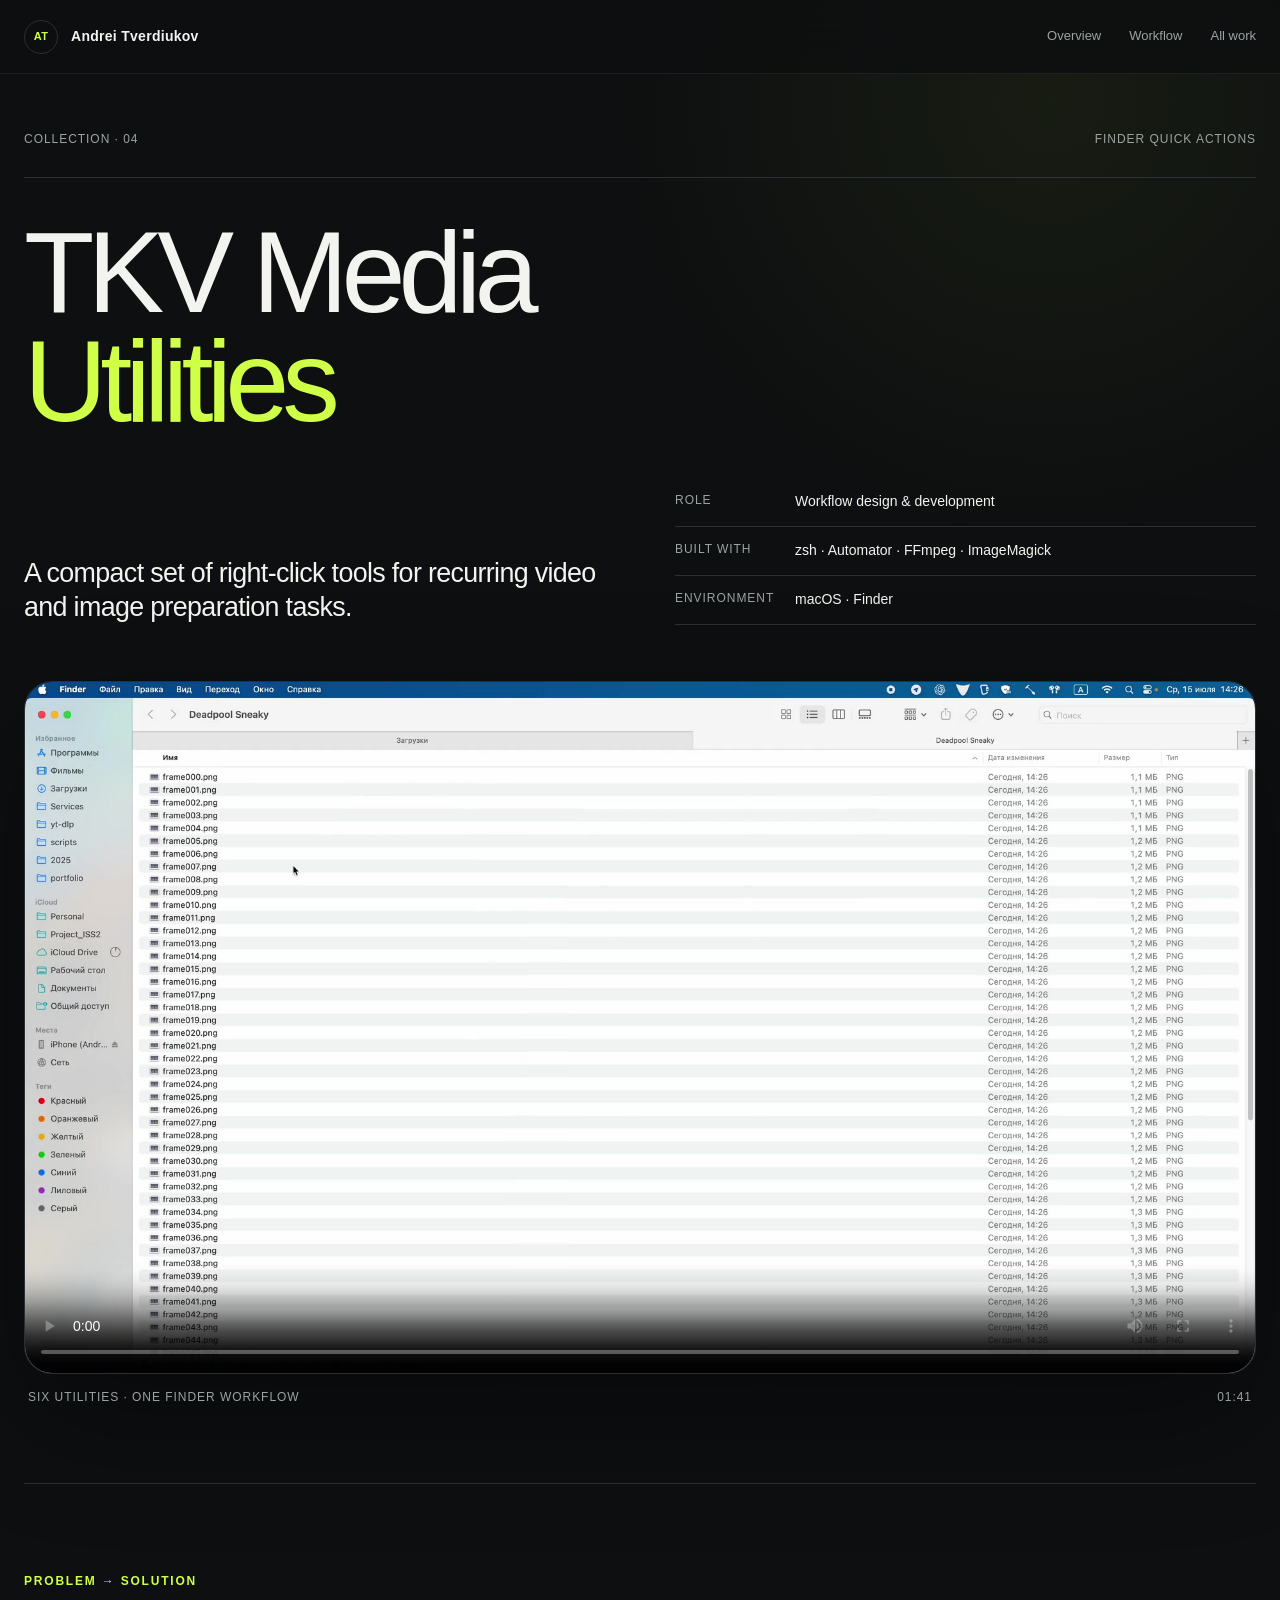
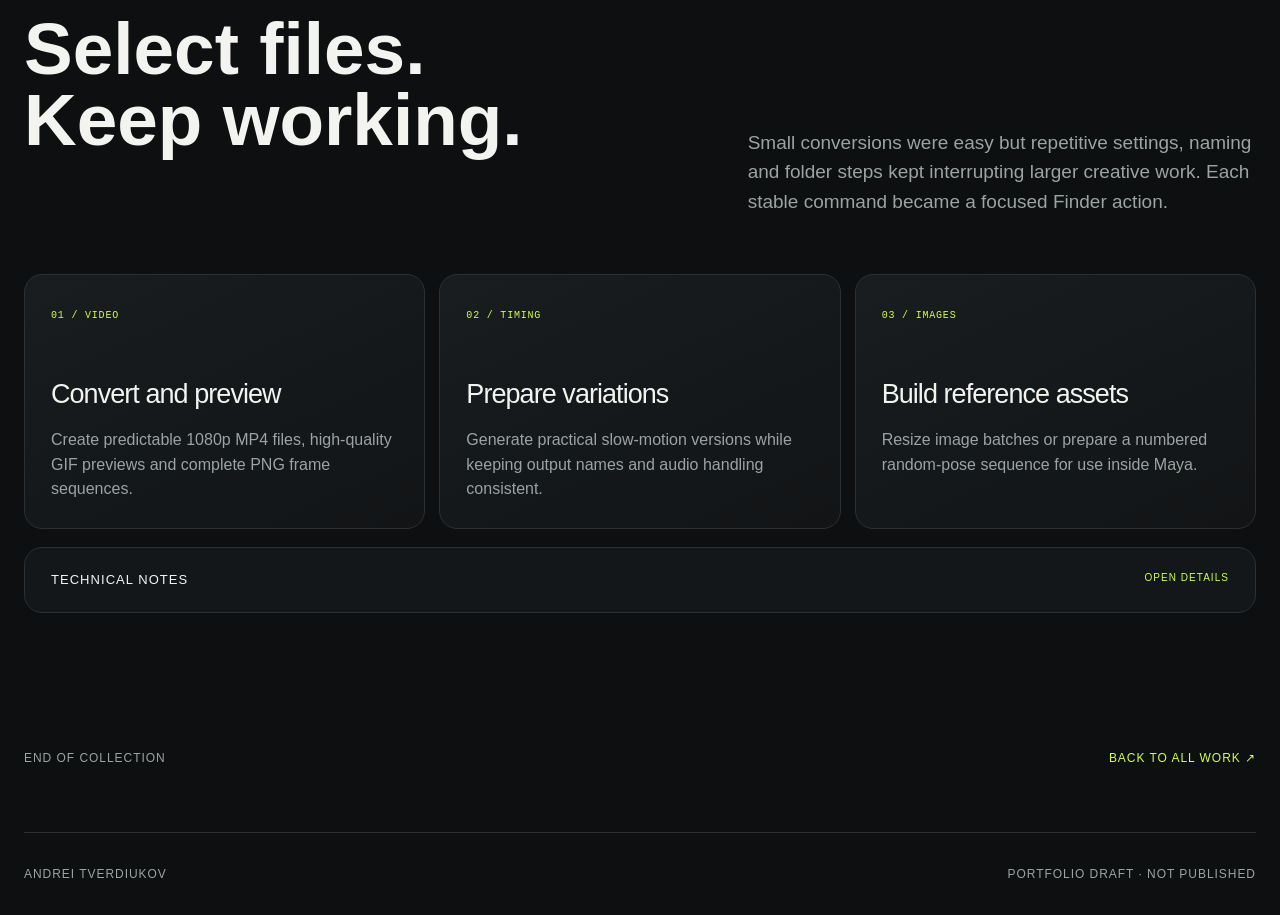
==== commit de804a2f: "Add Mirror Tools and compact project case studies" ====
--- a/projects/finder-media-utilities.html
+++ b/projects/finder-media-utilities.html
@@ -5,13 +5,13 @@
   <meta name="viewport" content="width=device-width, initial-scale=1">
   <meta name="description" content="TKV Media Utilities — a collection of personal macOS Quick Actions by Andrei Tverdiukov.">
   <title>TKV Media Utilities — Andrei Tverdiukov</title>
-  <link rel="stylesheet" href="../assets/styles.css">
+  <link rel="stylesheet" href="../assets/styles.css?v=20260715-5">
   <script src="../assets/site.js" defer></script>
 </head>
-<body>
+<body class="compact-case">
   <header class="site-header">
     <a class="brand" href="../index.html" aria-label="Andrei Tverdiukov — Home"><span class="brand-mark">AT</span><span>Andrei Tverdiukov</span></a>
-    <nav class="site-nav" aria-label="Project navigation"><a href="#overview">Overview</a><a href="#utilities">Utilities</a><a href="../index.html">All work</a></nav>
+    <nav class="site-nav" aria-label="Project navigation"><a href="#overview">Overview</a><a href="#workflow">Workflow</a><a href="../index.html">All work</a></nav>
   </header>
 
   <main>
@@ -28,58 +28,30 @@
       </div>
     </section>
 
-    <section class="case-visual-wrap page-shell reveal" aria-label="TKV Media Utilities demonstration">
-      <video class="case-video" controls playsinline preload="metadata" poster="../media/finder-media-utilities/web/finder-media-utilities-poster.jpg">
+    <section class="hero-video-wrap page-shell reveal" aria-label="TKV Media Utilities demonstration">
+      <video class="hero-video" controls playsinline preload="metadata" poster="../media/finder-media-utilities/web/finder-media-utilities-poster.jpg">
         <source src="../media/finder-media-utilities/web/finder-media-utilities-overview.mp4" type="video/mp4">
       </video>
-      <div class="video-caption"><span>Four utilities · One Finder workflow</span><span>00:53</span></div>
+      <div class="video-caption"><span>Six utilities · One Finder workflow</span><span>01:41</span></div>
     </section>
 
-    <section class="case-visual-wrap page-shell reveal" aria-label="Finder media utility collection">
-      <div class="case-visual utilities-case-visual">
-        <div class="visual-topline"><span>RIGHT CLICK / QUICK ACTIONS</span><span>06 UTILITIES</span></div>
-        <div class="utility-dashboard">
-          <article><span>GIF</span><b>Video → GIF</b><small>Palette workflow</small></article>
-          <article><span>SEQ</span><b>Image sequence</b><small>PNG frames</small></article>
-          <article><span>MP4</span><b>1080p video</b><small>Editing format</small></article>
-          <article><span>½×</span><b>Slow motion</b><small>2× / 3× duration</small></article>
-          <article><span>32</span><b>Image resize</b><small>Batch conversion</small></article>
-          <article><span>151</span><b>Random poses</b><small>Maya-ready sequence</small></article>
+    <section class="compact-story page-shell" id="workflow">
+      <div class="compact-story-intro reveal">
+        <div><p class="eyebrow">Problem → solution</p><h2>Select files.<br>Keep working.</h2></div>
+        <p>Small conversions were easy but repetitive settings, naming and folder steps kept interrupting larger creative work. Each stable command became a focused Finder action.</p>
+      </div>
+      <div class="compact-workflow-grid">
+        <article class="reveal"><span>01 / Video</span><h3>Convert and preview</h3><p>Create predictable 1080p MP4 files, high-quality GIF previews and complete PNG frame sequences.</p></article>
+        <article class="reveal"><span>02 / Timing</span><h3>Prepare variations</h3><p>Generate practical slow-motion versions while keeping output names and audio handling consistent.</p></article>
+        <article class="reveal"><span>03 / Images</span><h3>Build reference assets</h3><p>Resize image batches or prepare a numbered random-pose sequence for use inside Maya.</p></article>
+      </div>
+      <details class="technical-notes reveal">
+        <summary>Technical notes <span>Open details</span></summary>
+        <div class="technical-notes-grid">
+          <div><h3>Six focused utilities</h3><p>Video to GIF, video to PNG sequence, 1080p MP4, slow motion ×2 / ×3, batch image resize and random pose sequence preparation.</p></div>
+          <div><h3>Shared behaviour</h3><p>Actions accept Finder selections, keep outputs beside their sources, use explicit settings and provide quiet completion feedback.</p></div>
         </div>
-      </div>
-      <div class="video-caption"><span>Utility collection</span><span>Select → Right click → Done</span></div>
-    </section>
-
-    <section class="story-section page-shell">
-      <div class="story-heading reveal"><p class="eyebrow">The problem</p><h2>Small repetitive jobs were interrupting larger creative work.</h2></div>
-      <div class="story-copy reveal">
-        <p>Converting one clip was easy. Repeating the same settings, output names and folder steps across many files was where time and attention disappeared.</p>
-        <p>I turned the stable versions of those commands into Finder actions. Files can be selected where they already live, processed with predictable settings and returned next to the originals.</p>
-      </div>
-    </section>
-
-    <section class="quote-band"><div class="page-shell reveal"><p>Select files.<br>Right click.<br><span>Keep working.</span></p></div></section>
-
-    <section class="utilities-section page-shell" id="utilities">
-      <div class="section-heading reveal"><p class="eyebrow">The collection</p><h2>Each utility solves one narrow production task.</h2></div>
-      <div class="utility-detail-grid">
-        <article class="reveal"><span>01 / GIF</span><h3>High-quality GIF</h3><p>Creates a compact preview with a generated colour palette and controlled dithering instead of relying on a basic one-pass conversion.</p></article>
-        <article class="reveal"><span>02 / SEQUENCE</span><h3>Video to frames</h3><p>Extracts every frame into a clearly named PNG sequence, ready for review, compositing or image-based workflows.</p></article>
-        <article class="reveal"><span>03 / VIDEO</span><h3>1080p MP4</h3><p>Normalises mixed source files into a predictable video format for editing, sharing and portfolio preparation.</p></article>
-        <article class="reveal"><span>04 / TIMING</span><h3>Slow motion</h3><p>Produces two practical speed variants while keeping output naming and audio handling consistent.</p></article>
-        <article class="reveal"><span>05 / IMAGES</span><h3>Batch resize</h3><p>Turns a folder selection into consistently sized image assets without opening a separate graphics application.</p></article>
-        <article class="reveal"><span>06 / MAYA</span><h3>Random pose sequence</h3><p>Selects up to 151 images, unifies their dimensions and names them as a sequence so Maya displays every reference frame correctly.</p></article>
-      </div>
-    </section>
-
-    <section class="decisions-section page-shell">
-      <div class="section-heading reveal"><p class="eyebrow">Shared design</p><h2>Different outputs, one predictable way of working.</h2></div>
-      <div class="decision-grid">
-        <article class="reveal"><h3>Files stay nearby</h3><p>Outputs are created beside the selected source instead of disappearing into an unknown temporary folder.</p></article>
-        <article class="reveal"><h3>Batch-aware</h3><p>Actions accept multiple Finder selections and report success or failure for the complete operation.</p></article>
-        <article class="reveal"><h3>Explicit settings</h3><p>Frame rate, size, quality and naming rules live in the script so repeated results remain consistent.</p></article>
-        <article class="reveal"><h3>Quiet feedback</h3><p>System sounds provide a simple completion signal without forcing another application window into the workflow.</p></article>
-      </div>
+      </details>
     </section>
 
     <section class="next-project page-shell reveal"><span>End of collection</span><a href="../index.html">Back to all work <span aria-hidden="true">↗</span></a></section>
--- a/assets/styles.css
+++ b/assets/styles.css
@@ -290,7 +290,7 @@
 
 .project-grid {
   display: grid;
-  grid-template-columns: repeat(2, minmax(0, 1fr));
+  grid-template-columns: repeat(4, minmax(0, 1fr));
   gap: 22px;
 }
 
@@ -334,14 +334,19 @@
 .cover-category {
   position: absolute;
   z-index: 2;
-  top: 22px;
-  left: 22px;
+  top: 15px;
+  right: 15px;
+  left: 15px;
   color: var(--accent);
   font-family: ui-monospace, SFMono-Regular, Menlo, monospace;
-  font-size: 9px;
+  overflow: hidden;
+  font-size: 7px;
   font-weight: 700;
-  letter-spacing: 0.13em;
+  letter-spacing: 0.1em;
+  line-height: 1.3;
+  text-overflow: ellipsis;
   text-transform: uppercase;
+  white-space: nowrap;
 }
 
 .cover-curve {
@@ -404,72 +409,75 @@
 .cover-promise {
   position: absolute;
   z-index: 2;
-  top: 58px;
-  left: 22px;
-  width: min(78%, 390px);
+  top: 43px;
+  right: 15px;
+  left: 15px;
+  width: auto;
 }
 
 .cover-promise strong {
   display: block;
   color: var(--text);
-  font-size: clamp(36px, 4.2vw, 62px);
+  font-size: clamp(29px, 2.45vw, 40px);
   font-weight: 570;
   letter-spacing: -0.065em;
-  line-height: 0.84;
+  line-height: 0.86;
   text-transform: uppercase;
 }
 
 .cover-promise span {
   display: block;
-  max-width: 330px;
-  margin-top: 15px;
+  max-width: 250px;
+  margin-top: 9px;
   color: #a7afb0;
-  font-size: 12px;
-  line-height: 1.35;
+  font-size: 9px;
+  line-height: 1.3;
 }
 
 .cover-feature-list {
   position: absolute;
   z-index: 2;
-  right: 22px;
-  bottom: 54px;
-  display: flex;
-  max-width: 54%;
+  right: 14px;
+  bottom: 36px;
+  left: 14px;
+  display: flex;
+  max-width: none;
   flex-wrap: wrap;
-  justify-content: flex-end;
-  gap: 6px;
+  justify-content: flex-start;
+  gap: 4px;
   margin: 0;
   padding: 0;
   list-style: none;
 }
 
 .cover-feature-list li {
-  padding: 6px 8px;
+  padding: 4px 5px;
   border: 1px solid rgba(255, 255, 255, 0.14);
   border-radius: 5px;
   color: var(--accent);
   background: rgba(8, 10, 11, 0.78);
   font-family: ui-monospace, SFMono-Regular, Menlo, monospace;
-  font-size: 9px;
-  letter-spacing: 0.03em;
+  font-size: 7px;
+  letter-spacing: 0.02em;
   text-transform: uppercase;
+  white-space: nowrap;
 }
 
 .cover-feature-list-wide {
-  max-width: 64%;
+  max-width: none;
 }
 
 .preview-hint {
   position: absolute;
   z-index: 2;
-  right: 18px;
-  bottom: 15px;
-  padding: 7px 10px;
+  right: 12px;
+  bottom: 9px;
+  padding: 5px 7px;
   border: 1px solid rgba(255, 255, 255, 0.13);
   border-radius: 999px;
   color: #8e9697;
   background: rgba(10, 12, 13, 0.72);
-  font-size: 9px;
+  font-size: 7px;
   letter-spacing: 0.08em;
   text-transform: uppercase;
 }
@@ -607,6 +615,35 @@
     linear-gradient(145deg, #171b1d, #0e1011);
 }
 
+.mirror-tools-cover {
+  background:
+    linear-gradient(90deg, rgba(207, 255, 70, 0.045) 0 49.8%, rgba(207, 255, 70, 0.28) 50%, rgba(207, 255, 70, 0.045) 50.2% 100%),
+    radial-gradient(circle at 50% 52%, rgba(207, 255, 70, 0.15), transparent 34%),
+    linear-gradient(145deg, #171b1d, #0e1011);
+}
+
+.mirror-tools-cover::before,
+.mirror-tools-cover::after {
+  position: absolute;
+  z-index: 1;
+  top: 47%;
+  width: 74px;
+  height: 108px;
+  border: 2px solid rgba(207, 255, 70, 0.45);
+  border-radius: 50% 50% 46% 46%;
+  content: "";
+  transform: translateY(-50%) rotate(-8deg);
+}
+
+.mirror-tools-cover::before {
+  right: calc(50% + 34px);
+}
+
+.mirror-tools-cover::after {
+  left: calc(50% + 34px);
+  transform: translateY(-50%) scaleX(-1) rotate(-8deg);
+}
+
 .utility-tiles {
   position: absolute;
   right: 5%;
@@ -658,6 +695,10 @@
 .catalog-card.is-previewing .catalog-preview {
   display: block;
   transform: scale(1);
+}
+
+.mirror-tools-cover .catalog-preview {
+  object-position: 24% center;
 }
 
 .catalog-card-copy {
@@ -1325,6 +1366,144 @@
   color: var(--accent);
 }
 
+.compact-case .case-hero {
+  padding-block: 56px 34px;
+}
+
+.compact-case .case-hero h1,
+.compact-case .case-hero h1.case-title-medium {
+  margin-top: 40px;
+  font-size: clamp(64px, 9vw, 128px);
+}
+
+.compact-case .case-summary {
+  margin-top: 42px;
+}
+
+.compact-case .case-summary > p {
+  font-size: clamp(21px, 2.1vw, 31px);
+}
+
+.compact-case .hero-video-wrap {
+  padding-block: 22px 76px;
+}
+
+.compact-story {
+  padding-block: 88px 72px;
+  border-top: 1px solid var(--line);
+}
+
+.compact-story-intro {
+  display: grid;
+  grid-template-columns: 1.1fr 0.9fr;
+  gap: clamp(40px, 8vw, 120px);
+  align-items: end;
+}
+
+.compact-story-intro h2 {
+  max-width: 760px;
+  margin-top: 16px;
+  font-size: clamp(42px, 5.7vw, 82px);
+  line-height: 0.98;
+}
+
+.compact-story-intro > p {
+  margin: 0;
+  color: var(--muted);
+  font-size: 19px;
+}
+
+.compact-workflow-grid {
+  display: grid;
+  grid-template-columns: repeat(3, 1fr);
+  gap: 14px;
+  margin-top: 58px;
+}
+
+.compact-workflow-grid article {
+  min-height: 230px;
+  padding: 26px;
+  border: 1px solid var(--line);
+  border-radius: 18px;
+  background: linear-gradient(155deg, #191d1f, #121416);
+}
+
+.compact-workflow-grid article > span {
+  color: var(--accent);
+  font-family: ui-monospace, SFMono-Regular, Menlo, monospace;
+  font-size: 10px;
+  letter-spacing: 0.08em;
+  text-transform: uppercase;
+}
+
+.compact-workflow-grid h3,
+.technical-notes h3 {
+  margin: 48px 0 12px;
+  font-size: 27px;
+  font-weight: 540;
+  letter-spacing: -0.035em;
+}
+
+.compact-workflow-grid p,
+.technical-notes p {
+  margin: 0;
+  color: var(--muted);
+}
+
+.technical-notes {
+  margin-top: 18px;
+  border: 1px solid var(--line);
+  border-radius: 18px;
+  background: var(--bg-soft);
+}
+
+.technical-notes summary {
+  display: flex;
+  justify-content: space-between;
+  padding: 22px 26px;
+  color: var(--text);
+  cursor: pointer;
+  font-size: 13px;
+  letter-spacing: 0.08em;
+  list-style: none;
+  text-transform: uppercase;
+}
+
+.technical-notes summary::-webkit-details-marker {
+  display: none;
+}
+
+.technical-notes summary span {
+  color: var(--accent);
+  font-size: 10px;
+}
+
+.technical-notes[open] summary {
+  border-bottom: 1px solid var(--line);
+}
+
+.technical-notes-grid {
+  display: grid;
+  grid-template-columns: repeat(2, 1fr);
+}
+
+.technical-notes-grid > div {
+  padding: 26px;
+}
+
+.technical-notes-grid > div + div {
+  border-left: 1px solid var(--line);
+}
+
+.technical-notes h3 {
+  margin-top: 0;
+  font-size: 22px;
+}
+
+.compact-case .next-project {
+  padding-block: 64px;
+}
+
 .site-footer {
   display: flex;
   justify-content: space-between;
@@ -1353,7 +1532,8 @@
   .story-section,
   .section-heading,
   .about-section,
-  .credit-section .page-shell {
+  .credit-section .page-shell,
+  .compact-story-intro {
     grid-template-columns: 1fr;
   }
 
@@ -1367,6 +1547,14 @@
 
   .tool-groups {
     grid-template-columns: 1fr;
+  }
+
+  .compact-workflow-grid {
+    grid-template-columns: 1fr;
+  }
+
+  .compact-workflow-grid article {
+    min-height: auto;
   }
 
   .project-grid {
@@ -1504,6 +1692,23 @@
     grid-template-columns: 1fr;
   }
 
+  .compact-story {
+    padding-block: 70px 54px;
+  }
+
+  .compact-story-intro h2 {
+    font-size: clamp(42px, 14vw, 66px);
+  }
+
+  .technical-notes-grid {
+    grid-template-columns: 1fr;
+  }
+
+  .technical-notes-grid > div + div {
+    border-top: 1px solid var(--line);
+    border-left: 0;
+  }
+
   .quote-band {
     padding-block: 90px;
   }
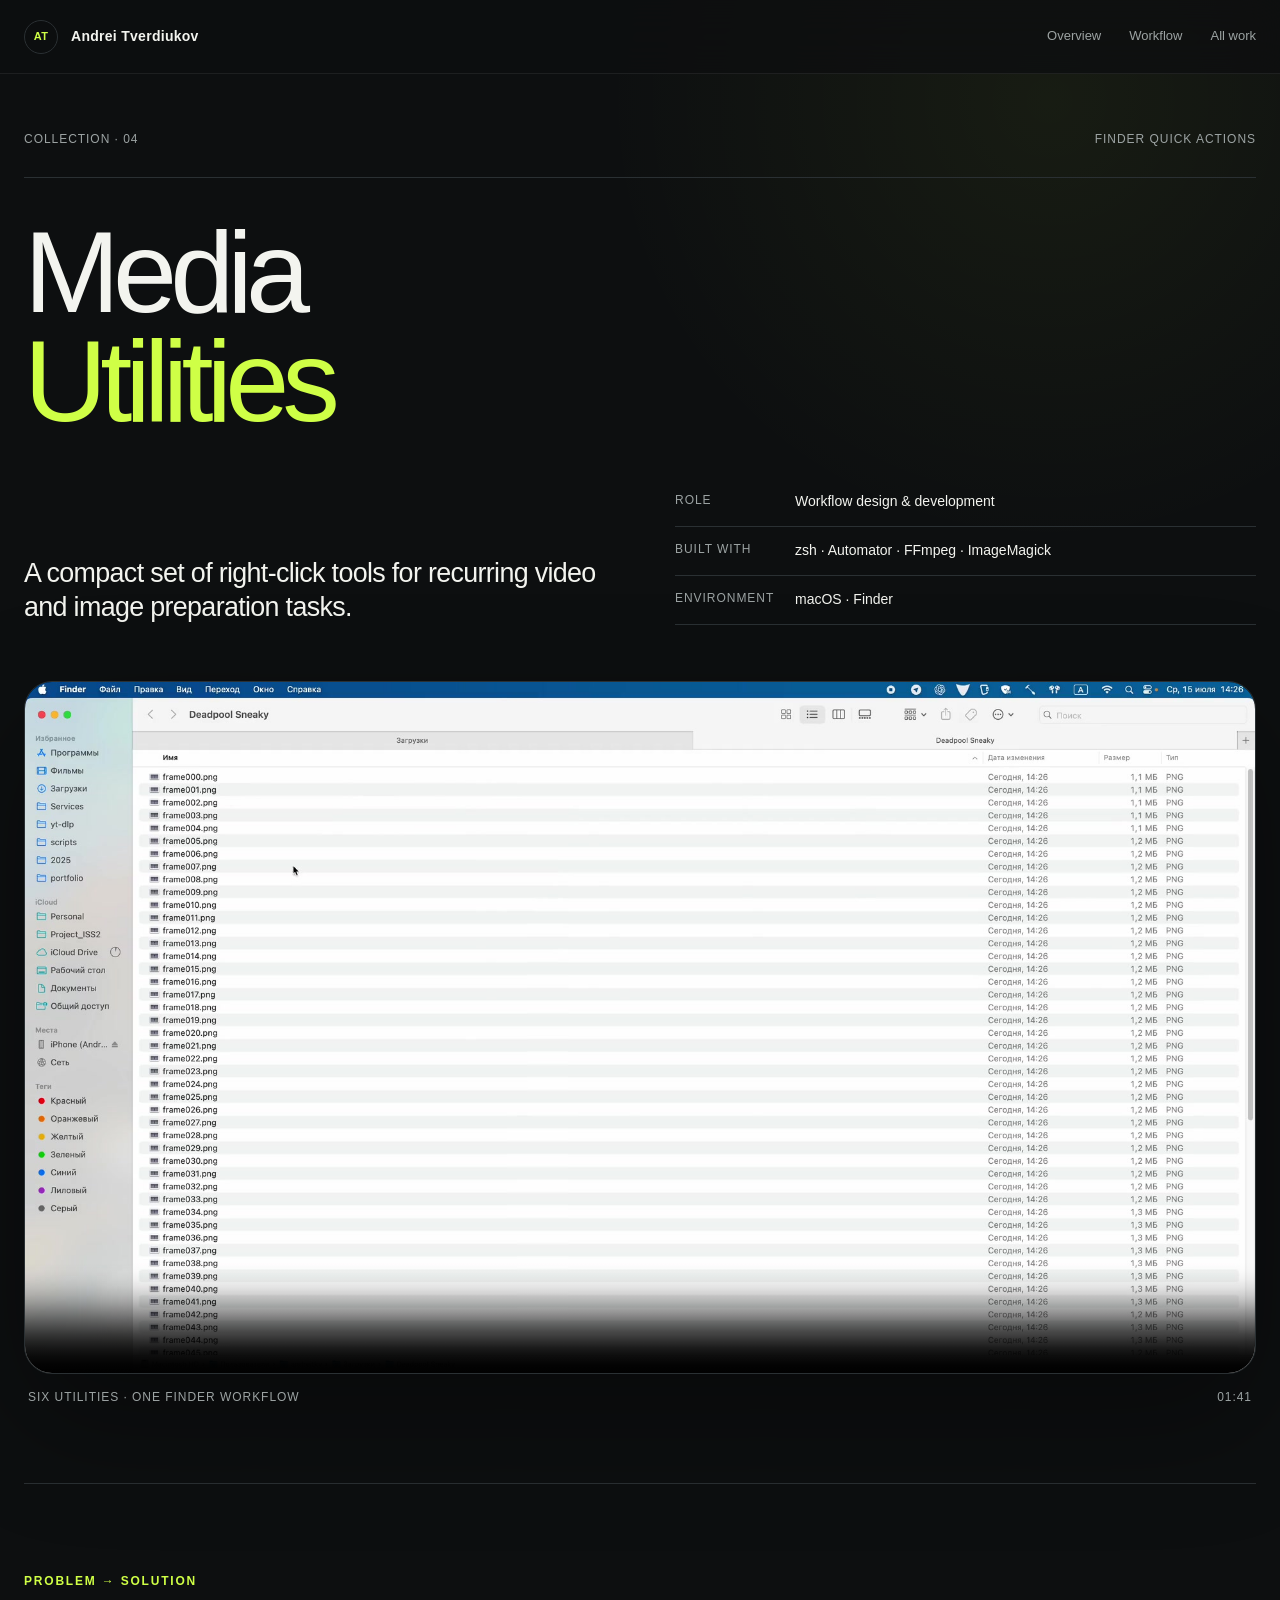
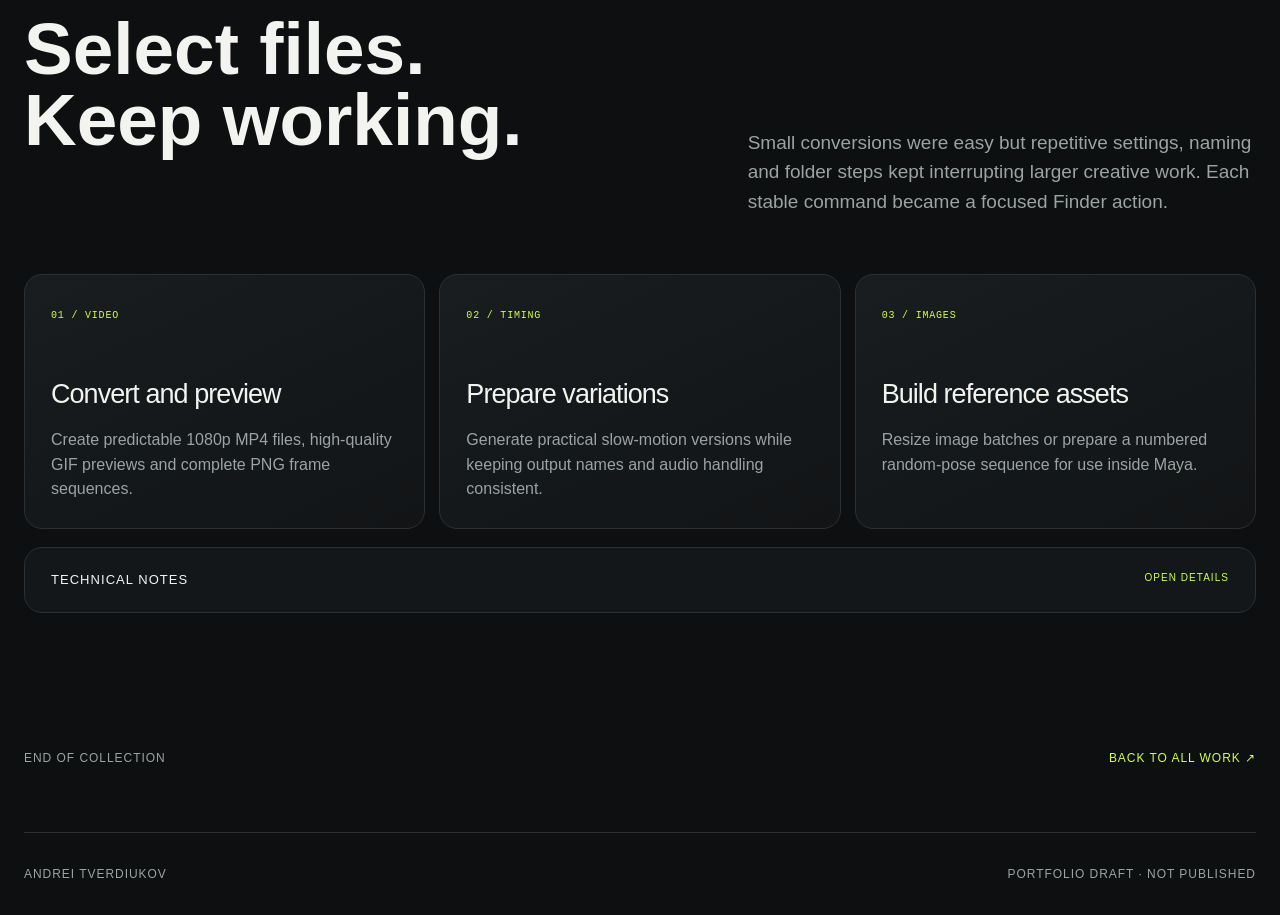
==== commit 09d2a95e: "Add Default Pose portfolio case" ====
--- a/projects/finder-media-utilities.html
+++ b/projects/finder-media-utilities.html
@@ -3,9 +3,9 @@
 <head>
   <meta charset="utf-8">
   <meta name="viewport" content="width=device-width, initial-scale=1">
-  <meta name="description" content="TKV Media Utilities — a collection of personal macOS Quick Actions by Andrei Tverdiukov.">
-  <title>TKV Media Utilities — Andrei Tverdiukov</title>
-  <link rel="stylesheet" href="../assets/styles.css?v=20260715-5">
+  <meta name="description" content="Media Utilities — a collection of personal macOS Quick Actions by Andrei Tverdiukov.">
+  <title>Media Utilities — Andrei Tverdiukov</title>
+  <link rel="stylesheet" href="../assets/styles.css?v=20260717-2">
   <script src="../assets/site.js" defer></script>
 </head>
 <body class="compact-case">
@@ -17,7 +17,7 @@
   <main>
     <section class="case-hero page-shell" id="overview">
       <div class="case-kicker reveal"><span>Collection · 04</span><span>Finder Quick Actions</span></div>
-      <h1 class="reveal case-title-medium">TKV Media<br><span>Utilities</span></h1>
+      <h1 class="reveal case-title-medium">Media<br><span>Utilities</span></h1>
       <div class="case-summary reveal">
         <p>A compact set of right-click tools for recurring video and image preparation tasks.</p>
         <dl class="case-meta">
@@ -28,7 +28,7 @@
       </div>
     </section>
 
-    <section class="hero-video-wrap page-shell reveal" aria-label="TKV Media Utilities demonstration">
+    <section class="hero-video-wrap page-shell reveal" aria-label="Media Utilities demonstration">
       <video class="hero-video" controls playsinline preload="metadata" poster="../media/finder-media-utilities/web/finder-media-utilities-poster.jpg">
         <source src="../media/finder-media-utilities/web/finder-media-utilities-overview.mp4" type="video/mp4">
       </video>
--- a/assets/styles.css
+++ b/assets/styles.css
@@ -622,6 +622,53 @@
     linear-gradient(145deg, #171b1d, #0e1011);
 }
 
+.default-pose-cover {
+  background:
+    radial-gradient(circle at 76% 46%, rgba(207, 255, 70, 0.17), transparent 27%),
+    linear-gradient(145deg, #171b1d, #0e1011);
+}
+
+.pose-reset-mark {
+  position: absolute;
+  z-index: 2;
+  top: 50px;
+  right: 18px;
+  display: grid;
+  width: 58px;
+  grid-template-columns: repeat(3, 1fr);
+  gap: 4px;
+  align-items: center;
+}
+
+.pose-reset-mark span {
+  display: grid;
+  height: 18px;
+  place-items: center;
+  border: 1px solid rgba(207, 255, 70, 0.42);
+  border-radius: 4px;
+  color: var(--accent);
+  background: rgba(8, 10, 11, 0.78);
+  font-family: ui-monospace, SFMono-Regular, Menlo, monospace;
+  font-size: 8px;
+}
+
+.pose-reset-mark b {
+  grid-column: 1 / -1;
+  color: rgba(207, 255, 70, 0.58);
+  font-size: 40px;
+  font-weight: 400;
+  line-height: 1;
+  text-align: center;
+}
+
+.default-pose-cover .cover-promise span {
+  max-width: 175px;
+}
+
+.default-pose-cover .catalog-preview {
+  object-position: 24% center;
+}
+
 .mirror-tools-cover::before,
 .mirror-tools-cover::after {
   position: absolute;
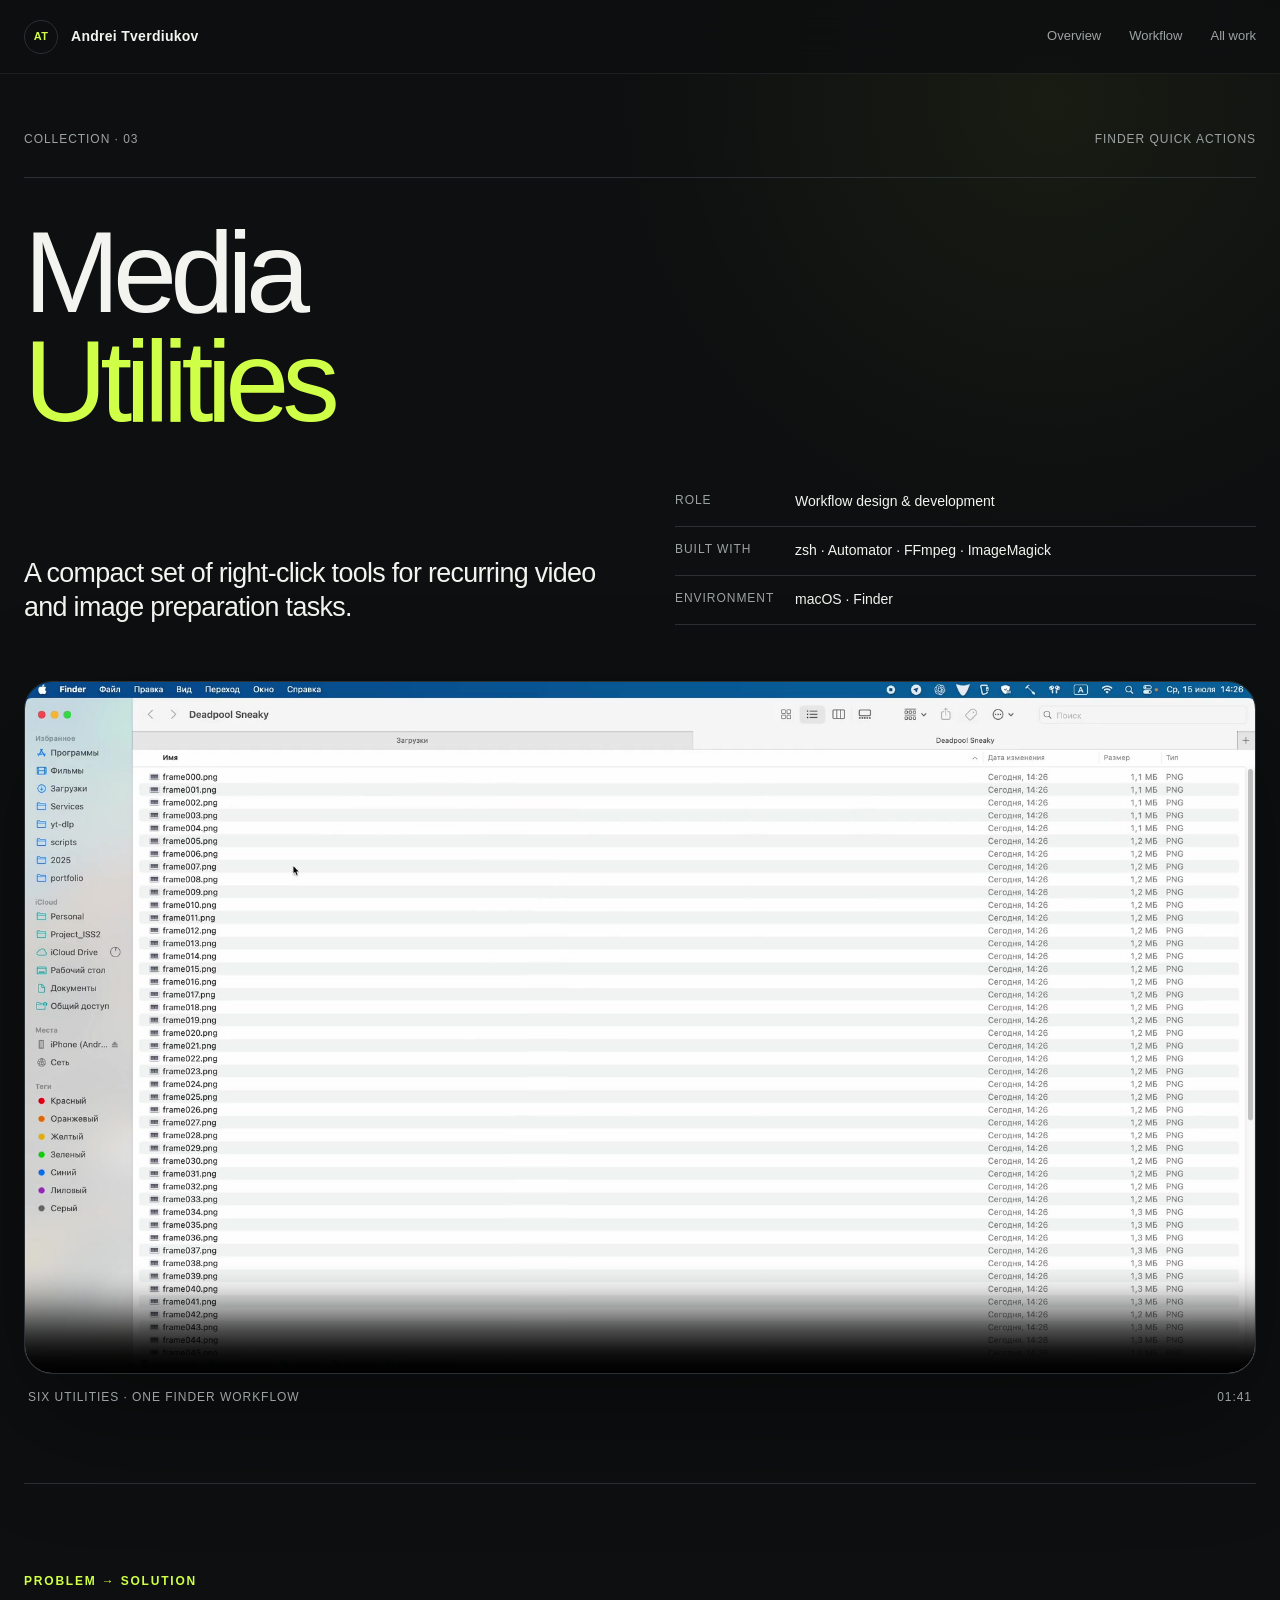
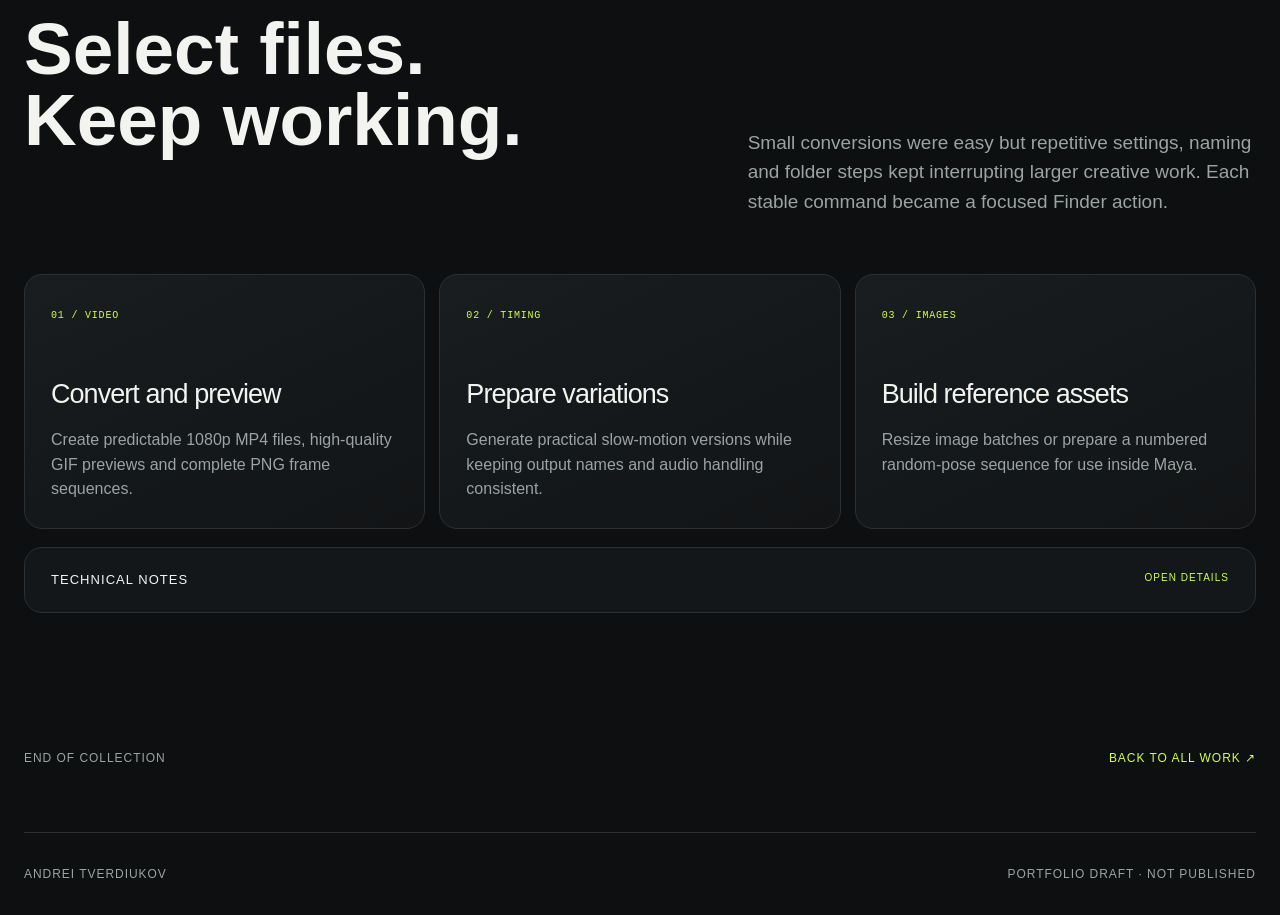
==== commit 7bdb3b43: "Shelve Curve and Mirror portfolio cases" ====
--- a/projects/finder-media-utilities.html
+++ b/projects/finder-media-utilities.html
@@ -16,7 +16,7 @@
 
   <main>
     <section class="case-hero page-shell" id="overview">
-      <div class="case-kicker reveal"><span>Collection · 04</span><span>Finder Quick Actions</span></div>
+      <div class="case-kicker reveal"><span>Collection · 03</span><span>Finder Quick Actions</span></div>
       <h1 class="reveal case-title-medium">Media<br><span>Utilities</span></h1>
       <div class="case-summary reveal">
         <p>A compact set of right-click tools for recurring video and image preparation tasks.</p>
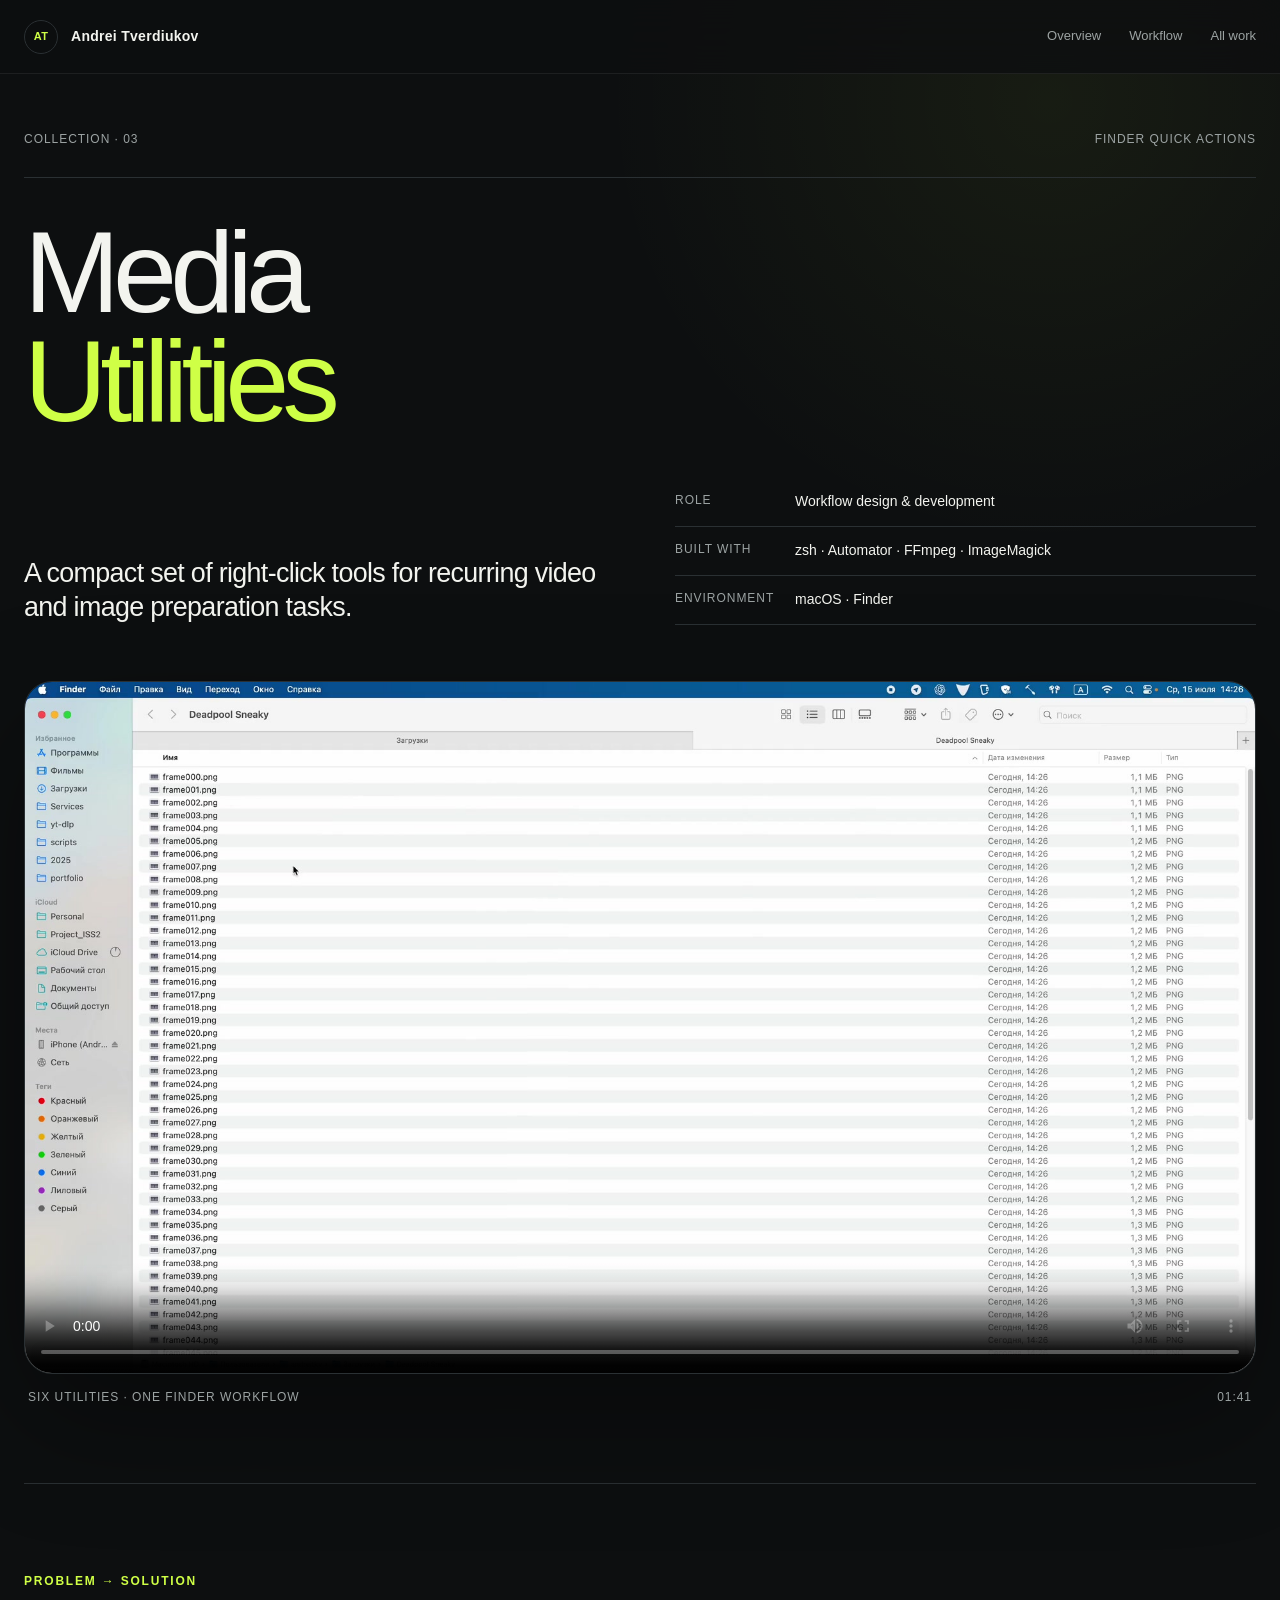
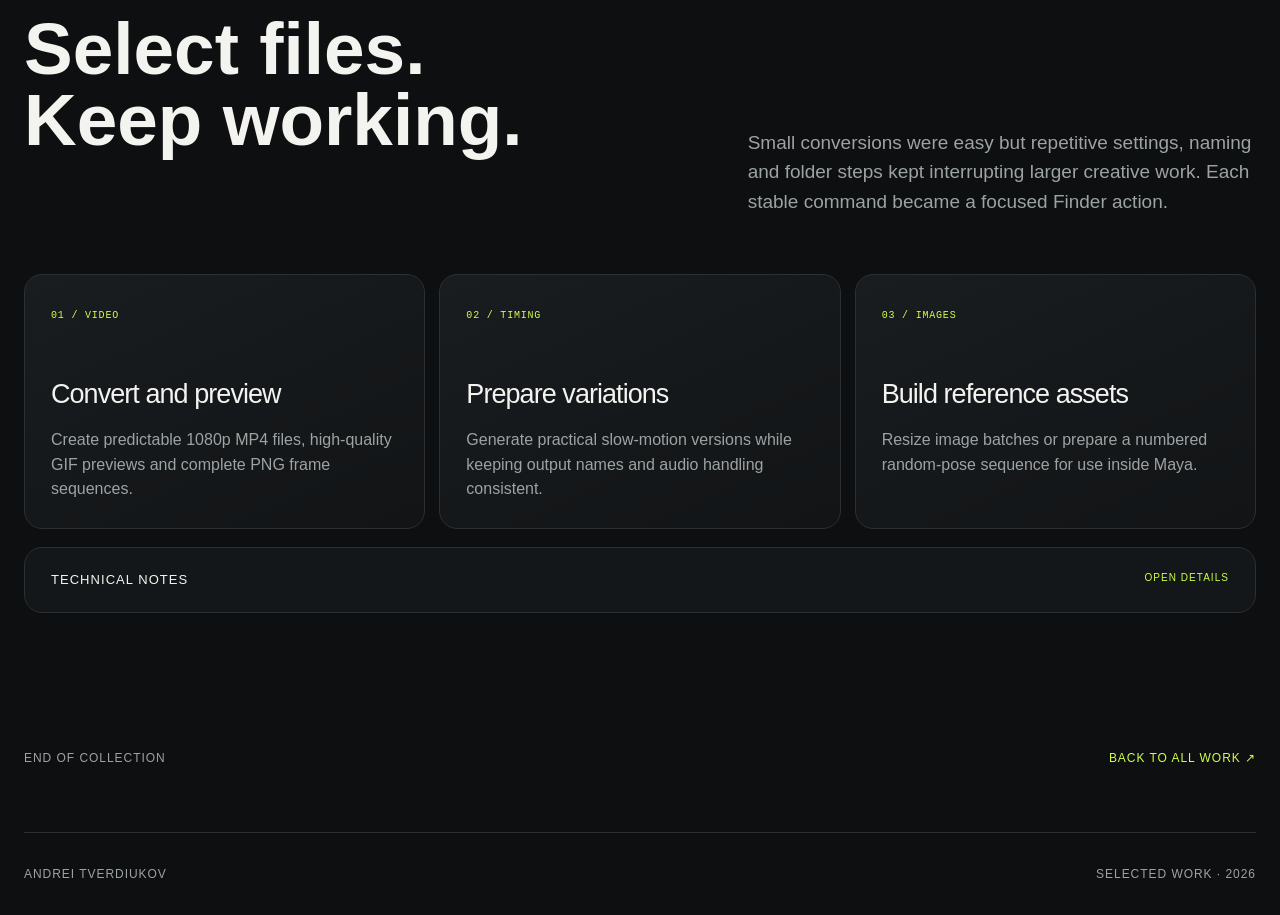
==== commit 77faca52: "Add complete Mirror Tools demo and publish project card" ====
--- a/projects/finder-media-utilities.html
+++ b/projects/finder-media-utilities.html
@@ -57,6 +57,6 @@
     <section class="next-project page-shell reveal"><span>End of collection</span><a href="../index.html">Back to all work <span aria-hidden="true">↗</span></a></section>
   </main>
 
-  <footer class="site-footer page-shell"><span>Andrei Tverdiukov</span><span>Portfolio draft · Not published</span></footer>
+  <footer class="site-footer page-shell"><span>Andrei Tverdiukov</span><span>Selected work · 2026</span></footer>
 </body>
 </html>
--- a/assets/styles.css
+++ b/assets/styles.css
@@ -1233,6 +1233,10 @@
   padding: 14px 4px 0;
 }
 
+.catalog-card-mirror {
+  order: 1;
+}
+
 .story-section {
   display: grid;
   grid-template-columns: 1fr 1fr;
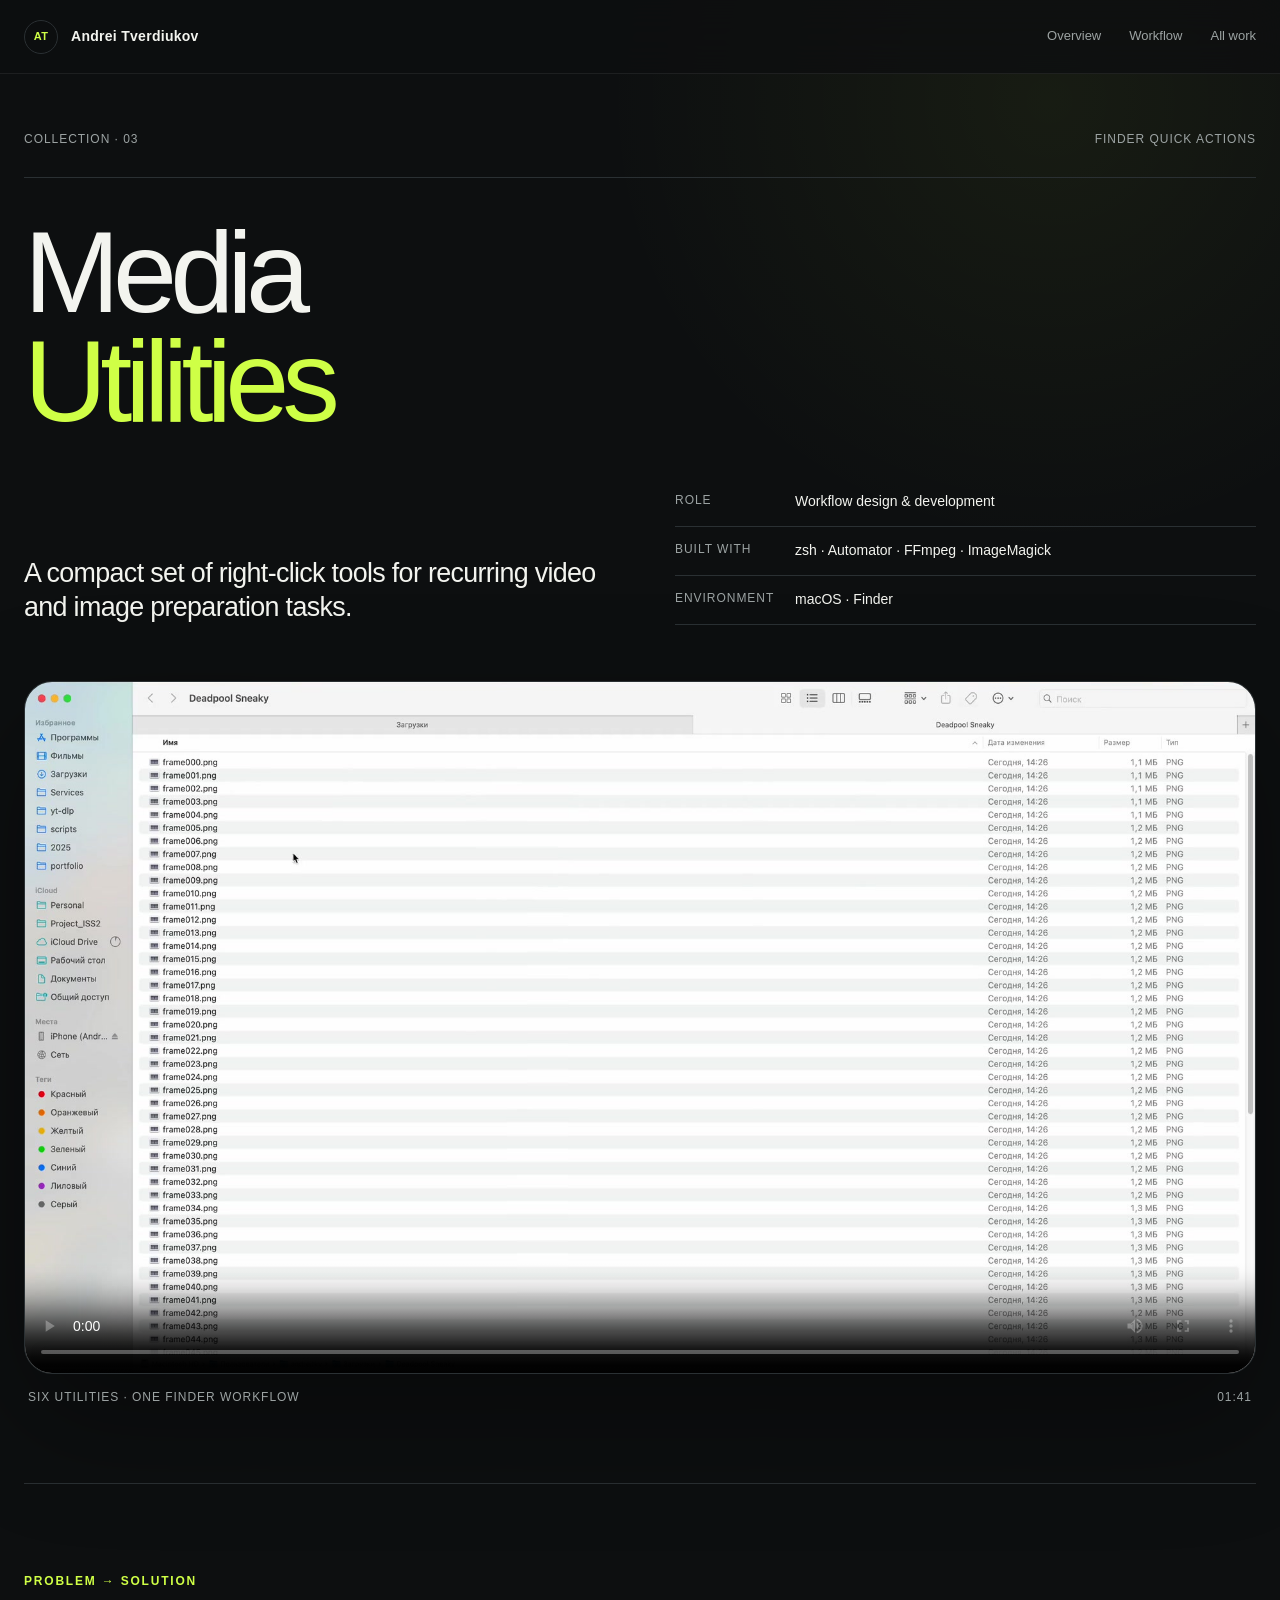
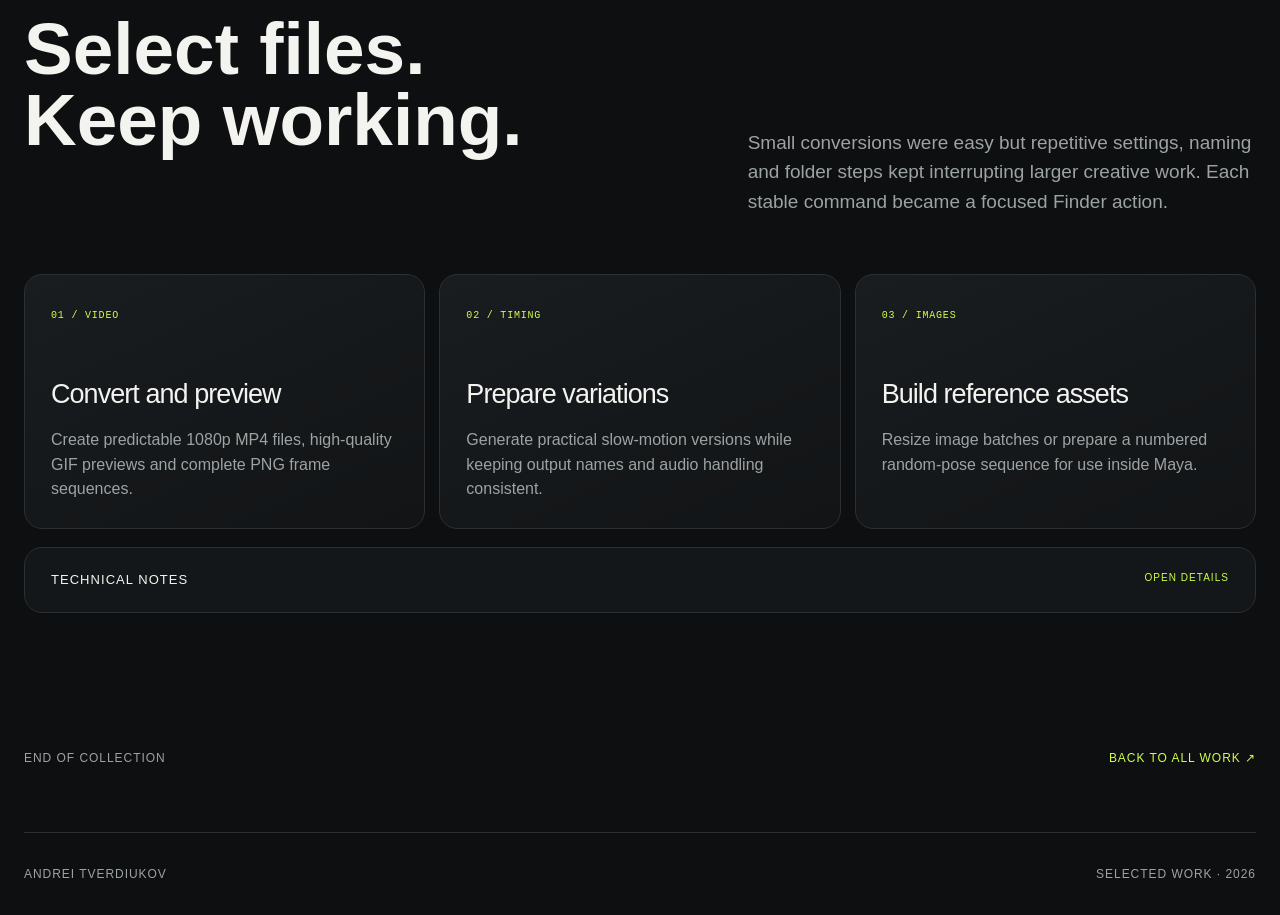
==== commit b861554f: "Crop menu bars from automation demos" ====
--- a/projects/finder-media-utilities.html
+++ b/projects/finder-media-utilities.html
@@ -29,8 +29,8 @@
     </section>
 
     <section class="hero-video-wrap page-shell reveal" aria-label="Media Utilities demonstration">
-      <video class="hero-video" controls playsinline preload="metadata" poster="../media/finder-media-utilities/web/finder-media-utilities-poster.jpg">
-        <source src="../media/finder-media-utilities/web/finder-media-utilities-overview.mp4" type="video/mp4">
+      <video class="hero-video" controls playsinline preload="metadata" poster="../media/finder-media-utilities/web/finder-media-utilities-poster.jpg?v=20260801-1">
+        <source src="../media/finder-media-utilities/web/finder-media-utilities-overview.mp4?v=20260801-1" type="video/mp4">
       </video>
       <div class="video-caption"><span>Six utilities · One Finder workflow</span><span>01:41</span></div>
     </section>
--- a/assets/styles.css
+++ b/assets/styles.css
@@ -628,6 +628,115 @@
     linear-gradient(145deg, #171b1d, #0e1011);
 }
 
+.playblast-cover {
+  background:
+    radial-gradient(circle at 76% 38%, rgba(207, 255, 70, 0.16), transparent 28%),
+    linear-gradient(145deg, #171b1d, #0e1011);
+}
+
+.motion-trail-cover {
+  background:
+    radial-gradient(circle at 76% 42%, rgba(207, 255, 70, 0.17), transparent 30%),
+    linear-gradient(145deg, #171b1d, #0e1011);
+}
+
+.motion-trail-mark {
+  position: absolute;
+  z-index: 2;
+  top: 58px;
+  right: 22px;
+  width: 126px;
+  height: 112px;
+  transform: rotate(-8deg);
+}
+
+.motion-trail-mark::before,
+.motion-trail-mark::after {
+  position: absolute;
+  border-top: 2px solid rgba(207, 255, 70, 0.72);
+  border-radius: 50%;
+  content: "";
+}
+
+.motion-trail-mark::before {
+  inset: 24px 12px 30px 6px;
+  transform: rotate(20deg);
+}
+
+.motion-trail-mark::after {
+  inset: 44px 2px 8px 34px;
+  transform: rotate(-24deg);
+}
+
+.motion-trail-mark i {
+  position: absolute;
+  width: 7px;
+  height: 7px;
+  border: 1px solid var(--accent);
+  border-radius: 50%;
+  background: #111516;
+  box-shadow: 0 0 10px rgba(207, 255, 70, 0.38);
+}
+
+.motion-trail-mark i:nth-child(1) { left: 2px; top: 64px; }
+.motion-trail-mark i:nth-child(2) { left: 20px; top: 38px; }
+.motion-trail-mark i:nth-child(3) { left: 44px; top: 24px; }
+.motion-trail-mark i:nth-child(4) { left: 67px; top: 29px; background: var(--accent); }
+.motion-trail-mark i:nth-child(5) { left: 88px; top: 48px; }
+.motion-trail-mark i:nth-child(6) { left: 105px; top: 72px; }
+.motion-trail-mark i:nth-child(7) { left: 117px; top: 98px; }
+
+.motion-trail-cover .cover-promise span {
+  max-width: 185px;
+}
+
+.motion-trail-cover .catalog-preview {
+  object-position: 20% center;
+}
+
+.playblast-camera-stack {
+  position: absolute;
+  z-index: 2;
+  top: 62px;
+  right: 22px;
+  display: grid;
+  width: 108px;
+  gap: 6px;
+  transform: rotate(-3deg);
+}
+
+.playblast-camera-stack span {
+  display: flex;
+  height: 32px;
+  align-items: center;
+  justify-content: space-between;
+  padding: 0 10px;
+  border: 1px solid rgba(207, 255, 70, 0.34);
+  border-radius: 5px;
+  color: var(--accent);
+  background: rgba(8, 10, 11, 0.82);
+  font-family: ui-monospace, SFMono-Regular, Menlo, monospace;
+  font-size: 8px;
+  letter-spacing: 0.1em;
+}
+
+.playblast-camera-stack span::after {
+  width: 7px;
+  height: 7px;
+  border-radius: 50%;
+  background: var(--accent);
+  box-shadow: 0 0 10px rgba(207, 255, 70, 0.42);
+  content: "";
+}
+
+.playblast-cover .cover-promise span {
+  max-width: 180px;
+}
+
+.playblast-cover .catalog-preview {
+  object-position: 68% center;
+}
+
 .pose-reset-mark {
   position: absolute;
   z-index: 2;
@@ -1234,7 +1343,31 @@
 }
 
 .catalog-card-mirror {
-  order: 1;
+  order: 20;
+}
+
+.catalog-card-motion-trail {
+  order: 0;
+}
+
+.catalog-card-playblast {
+  order: 10;
+}
+
+.catalog-card-default-pose {
+  order: 30;
+}
+
+.catalog-card-downloader {
+  order: 110;
+}
+
+.catalog-card-media-utilities {
+  order: 100;
+}
+
+.catalog-card-dubbing {
+  order: 120;
 }
 
 .story-section {
